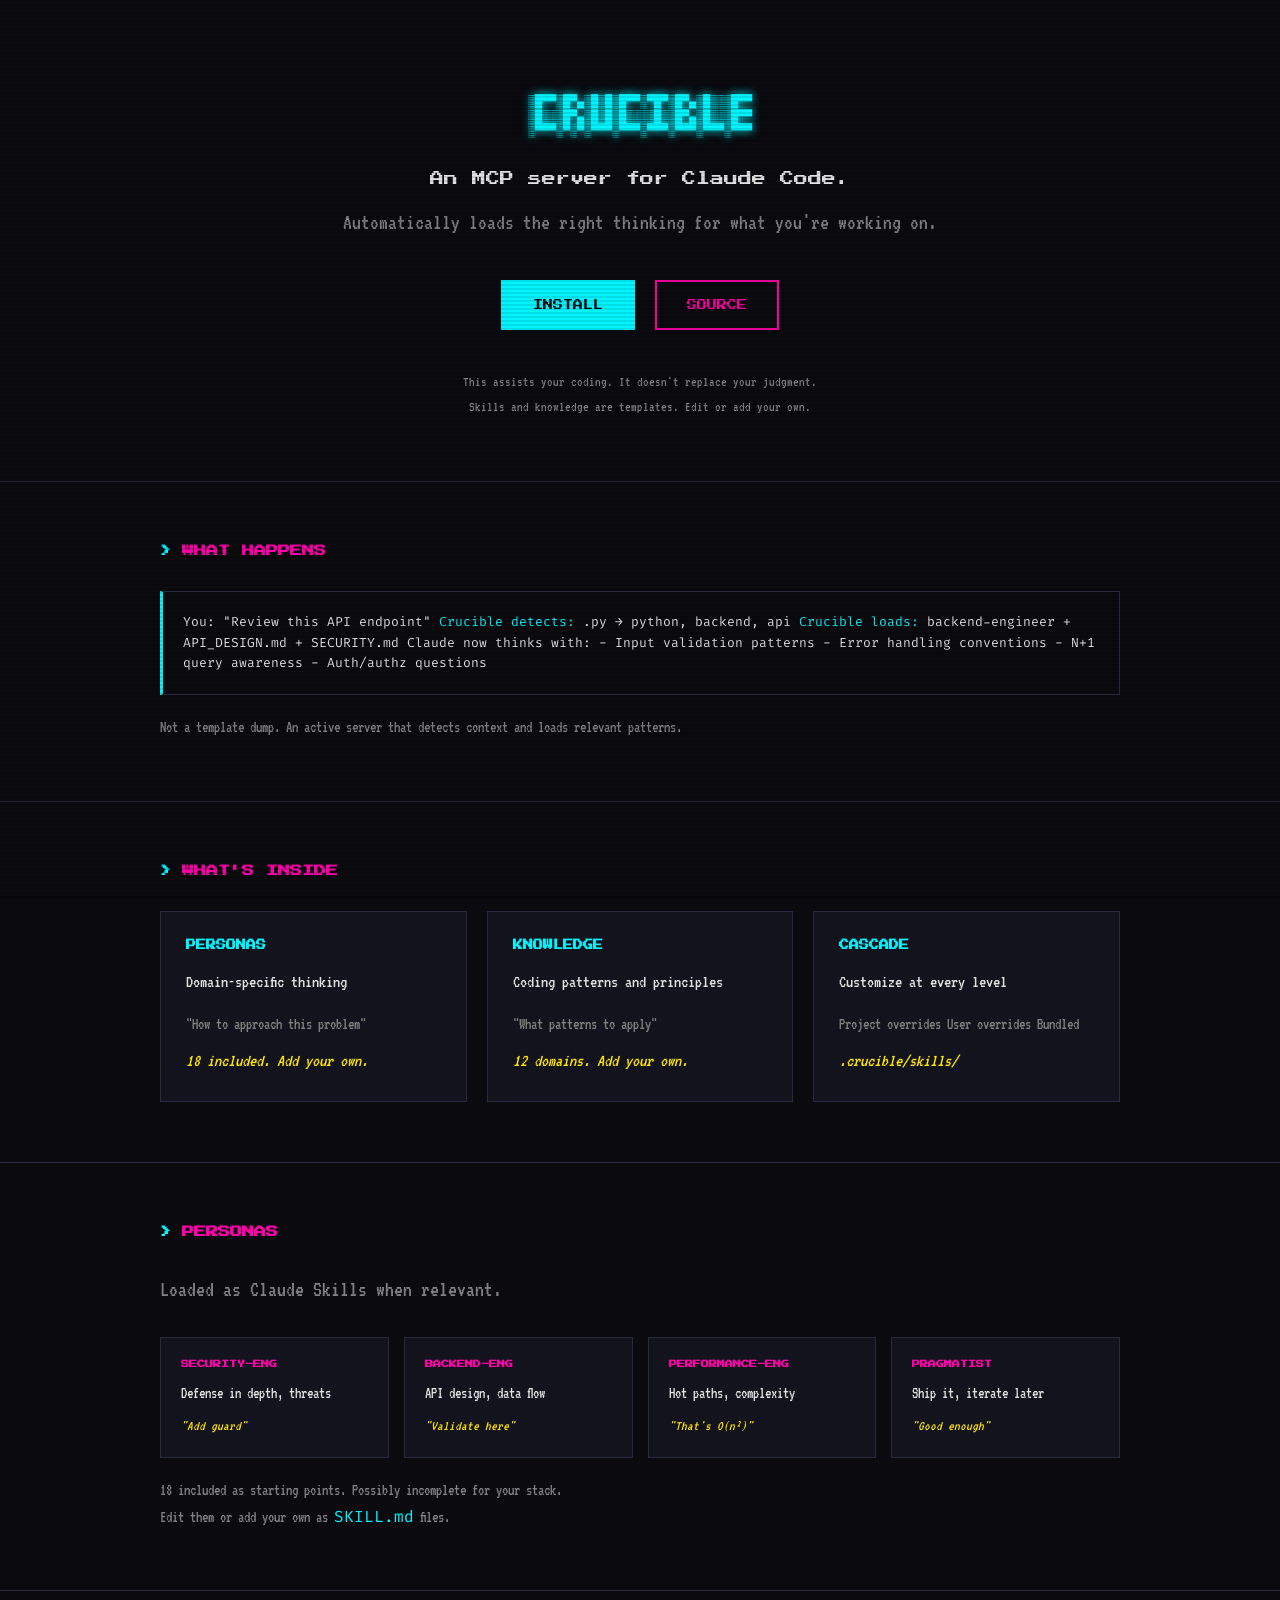
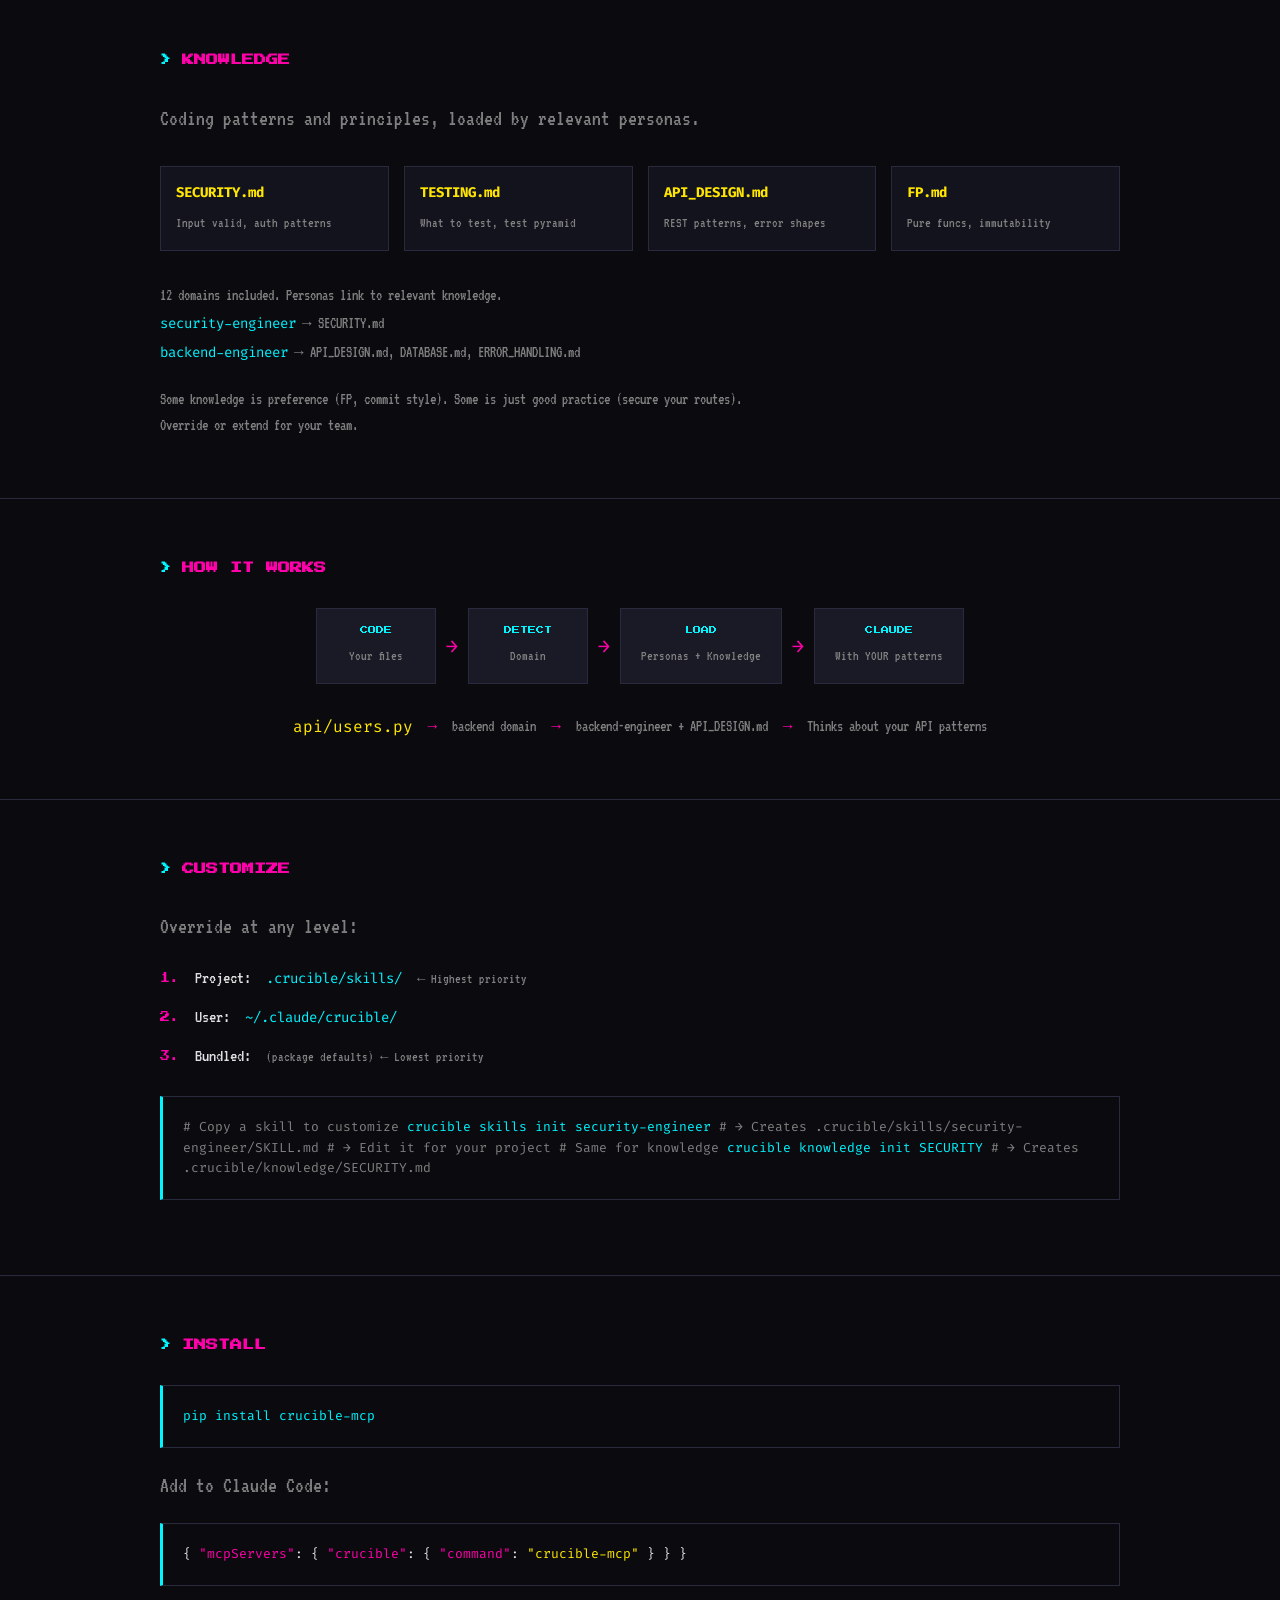
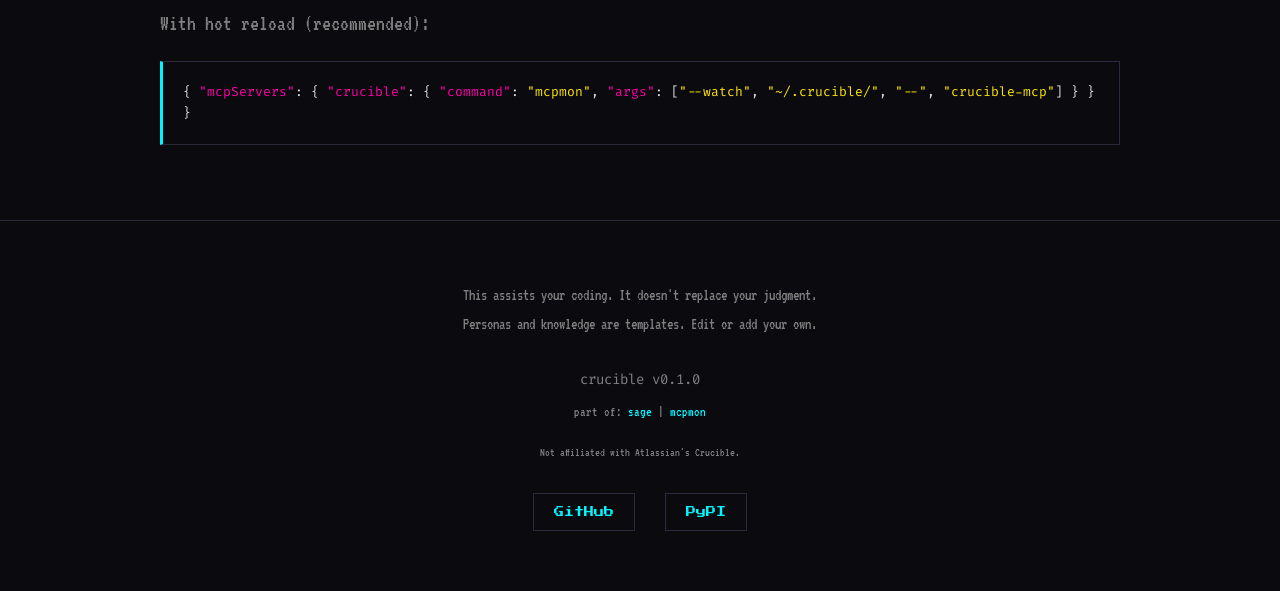
==== docs/index.html @ 155c2a02 "(docs): clarify landing page is MCP server, not starter kit" ====
<!DOCTYPE html>
<html lang="en">
<head>
  <meta charset="UTF-8">
  <meta name="viewport" content="width=device-width, initial-scale=1.0">
  <title>Crucible - MCP server for Claude Code</title>
  <meta name="description" content="Automatically loads the right thinking for what you're working on. Personas for domains, knowledge for patterns, customizable at every level.">
  <link rel="preconnect" href="https://fonts.googleapis.com">
  <link rel="preconnect" href="https://fonts.gstatic.com" crossorigin>
  <link href="https://fonts.googleapis.com/css2?family=Fira+Code:wght@400;600&family=Press+Start+2P&family=VT323&display=swap" rel="stylesheet">
  <style>
    :root {
      --bg-dark: #0a0a0f;
      --cyan: #00f5ff;
      --magenta: #ff00aa;
      --yellow: #ffe600;
      --text: #e0e0e0;
      --text-dim: #808080;
      --border: #2a2a3f;
    }

    * {
      margin: 0;
      padding: 0;
      box-sizing: border-box;
    }

    html {
      scroll-behavior: smooth;
    }

    body {
      font-family: 'VT323', monospace;
      font-size: 18px;
      line-height: 1.6;
      background: var(--bg-dark);
      color: var(--text);
      min-height: 100vh;
    }

    /* Scanlines overlay */
    body::before {
      content: '';
      position: fixed;
      top: 0;
      left: 0;
      width: 100%;
      height: 100%;
      background: repeating-linear-gradient(
        0deg,
        transparent,
        transparent 2px,
        rgba(0, 0, 0, 0.1) 2px,
        rgba(0, 0, 0, 0.1) 4px
      );
      pointer-events: none;
      z-index: 1000;
    }

    @media (prefers-reduced-motion: reduce) {
      body::before {
        display: none;
      }
    }

    .container {
      max-width: 1000px;
      margin: 0 auto;
      padding: 0 20px;
    }

    /* Hero */
    .hero {
      text-align: center;
      padding: 80px 20px 60px;
      border-bottom: 1px solid var(--border);
    }

    .ascii-banner {
      font-family: 'Fira Code', monospace;
      font-size: 12px;
      line-height: 1.2;
      color: var(--cyan);
      white-space: pre;
      margin-bottom: 30px;
      text-shadow: 0 0 10px var(--cyan);
    }

    @media (max-width: 600px) {
      .ascii-banner {
        font-size: 8px;
      }
    }

    .tagline {
      font-family: 'Press Start 2P', cursive;
      font-size: 14px;
      color: var(--text);
      margin-bottom: 15px;
    }

    .subtitle {
      font-size: 22px;
      color: var(--text-dim);
      margin-bottom: 40px;
    }

    .cta-buttons {
      display: flex;
      gap: 20px;
      justify-content: center;
      flex-wrap: wrap;
      margin-bottom: 40px;
    }

    .btn {
      font-family: 'Press Start 2P', cursive;
      font-size: 10px;
      padding: 15px 30px;
      text-decoration: none;
      border: 2px solid;
      transition: all 0.2s ease;
      position: relative;
    }

    .btn-primary {
      background: var(--cyan);
      border-color: var(--cyan);
      color: var(--bg-dark);
    }

    .btn-primary:hover {
      background: transparent;
      color: var(--cyan);
      box-shadow: 0 0 20px var(--cyan);
    }

    .btn-secondary {
      background: transparent;
      border-color: var(--magenta);
      color: var(--magenta);
    }

    .btn-secondary:hover {
      background: var(--magenta);
      color: var(--bg-dark);
      box-shadow: 0 0 20px var(--magenta);
    }

    @media (prefers-reduced-motion: reduce) {
      .btn {
        transition: none;
      }
    }

    .disclaimer {
      font-size: 14px;
      color: var(--text-dim);
      max-width: 500px;
      margin: 0 auto;
      line-height: 1.8;
    }

    /* Section styles */
    section {
      padding: 60px 20px;
      border-bottom: 1px solid var(--border);
    }

    .section-header {
      font-family: 'Press Start 2P', cursive;
      font-size: 12px;
      color: var(--magenta);
      margin-bottom: 30px;
      display: flex;
      align-items: center;
      gap: 10px;
    }

    .section-header::before {
      content: '>';
      color: var(--cyan);
    }

    /* Cards grid */
    .cards {
      display: grid;
      grid-template-columns: repeat(auto-fit, minmax(280px, 1fr));
      gap: 20px;
    }

    .card {
      background: rgba(42, 42, 63, 0.3);
      border: 1px solid var(--border);
      padding: 25px;
      transition: all 0.3s ease;
    }

    .card:hover {
      border-color: var(--cyan);
      box-shadow: 0 0 30px rgba(0, 245, 255, 0.1);
    }

    @media (prefers-reduced-motion: reduce) {
      .card {
        transition: none;
      }
      .card:hover {
        box-shadow: none;
      }
    }

    .card-title {
      font-family: 'Press Start 2P', cursive;
      font-size: 10px;
      color: var(--cyan);
      margin-bottom: 15px;
    }

    .card-desc {
      font-size: 18px;
      color: var(--text);
      margin-bottom: 15px;
    }

    .card-meta {
      font-size: 16px;
      color: var(--text-dim);
    }

    .card-quote {
      font-style: italic;
      color: var(--yellow);
      margin-top: 10px;
    }

    /* Persona cards - smaller */
    .persona-grid {
      display: grid;
      grid-template-columns: repeat(auto-fit, minmax(200px, 1fr));
      gap: 15px;
    }

    .persona-card {
      background: rgba(42, 42, 63, 0.3);
      border: 1px solid var(--border);
      padding: 20px;
      transition: all 0.3s ease;
    }

    .persona-card:hover {
      border-color: var(--magenta);
      box-shadow: 0 0 20px rgba(255, 0, 170, 0.1);
    }

    @media (prefers-reduced-motion: reduce) {
      .persona-card {
        transition: none;
      }
      .persona-card:hover {
        box-shadow: none;
      }
    }

    .persona-name {
      font-family: 'Press Start 2P', cursive;
      font-size: 8px;
      color: var(--magenta);
      margin-bottom: 10px;
    }

    .persona-desc {
      font-size: 16px;
      color: var(--text);
      margin-bottom: 8px;
    }

    .persona-quote {
      font-size: 14px;
      color: var(--yellow);
      font-style: italic;
    }

    /* Knowledge cards */
    .knowledge-grid {
      display: grid;
      grid-template-columns: repeat(auto-fit, minmax(180px, 1fr));
      gap: 15px;
      margin-bottom: 30px;
    }

    .knowledge-card {
      background: rgba(42, 42, 63, 0.3);
      border: 1px solid var(--border);
      padding: 15px;
      transition: all 0.3s ease;
    }

    .knowledge-card:hover {
      border-color: var(--yellow);
      box-shadow: 0 0 20px rgba(255, 230, 0, 0.1);
    }

    @media (prefers-reduced-motion: reduce) {
      .knowledge-card {
        transition: none;
      }
      .knowledge-card:hover {
        box-shadow: none;
      }
    }

    .knowledge-name {
      font-family: 'Fira Code', monospace;
      font-size: 14px;
      color: var(--yellow);
      margin-bottom: 8px;
    }

    .knowledge-desc {
      font-size: 14px;
      color: var(--text-dim);
    }

    .knowledge-links {
      font-size: 16px;
      color: var(--text-dim);
      line-height: 1.8;
    }

    .knowledge-links code {
      font-family: 'Fira Code', monospace;
      font-size: 14px;
      color: var(--cyan);
    }

    /* Flow diagram */
    .flow {
      display: flex;
      align-items: center;
      justify-content: center;
      flex-wrap: wrap;
      gap: 10px;
      margin-bottom: 30px;
    }

    .flow-box {
      background: rgba(42, 42, 63, 0.5);
      border: 1px solid var(--border);
      padding: 15px 20px;
      text-align: center;
      min-width: 120px;
    }

    .flow-box-title {
      font-family: 'Press Start 2P', cursive;
      font-size: 8px;
      color: var(--cyan);
      margin-bottom: 8px;
    }

    .flow-box-content {
      font-size: 14px;
      color: var(--text-dim);
    }

    .flow-arrow {
      font-family: 'Fira Code', monospace;
      font-size: 20px;
      color: var(--magenta);
    }

    .flow-example {
      display: flex;
      align-items: center;
      justify-content: center;
      flex-wrap: wrap;
      gap: 15px;
      font-size: 16px;
      color: var(--text-dim);
    }

    .flow-example code {
      font-family: 'Fira Code', monospace;
      color: var(--yellow);
    }

    .flow-example .arrow {
      color: var(--magenta);
    }

    /* Code blocks */
    .code-block {
      background: rgba(10, 10, 15, 0.8);
      border: 1px solid var(--border);
      border-left: 3px solid var(--cyan);
      padding: 20px;
      font-family: 'Fira Code', monospace;
      font-size: 13px;
      line-height: 1.6;
      overflow-x: auto;
      margin: 15px 0;
    }

    .code-block .comment {
      color: var(--text-dim);
    }

    .code-block .key {
      color: var(--magenta);
    }

    .code-block .string {
      color: var(--yellow);
    }

    .code-block .cmd {
      color: var(--cyan);
    }

    /* Cascade section */
    .cascade-list {
      font-size: 18px;
      margin-bottom: 25px;
    }

    .cascade-item {
      display: flex;
      align-items: baseline;
      gap: 15px;
      margin-bottom: 10px;
    }

    .cascade-num {
      font-family: 'Press Start 2P', cursive;
      font-size: 10px;
      color: var(--magenta);
    }

    .cascade-path {
      font-family: 'Fira Code', monospace;
      font-size: 14px;
      color: var(--cyan);
    }

    .cascade-note {
      color: var(--text-dim);
      font-size: 14px;
    }

    /* Footer */
    footer {
      padding: 60px 20px;
      text-align: center;
    }

    .footer-disclaimer {
      font-size: 16px;
      color: var(--text-dim);
      max-width: 500px;
      margin: 0 auto 30px;
      line-height: 1.8;
    }

    .footer-version {
      font-family: 'Fira Code', monospace;
      font-size: 14px;
      color: var(--text-dim);
      margin-bottom: 10px;
    }

    .footer-family {
      font-size: 14px;
      color: var(--text-dim);
      margin-bottom: 20px;
    }

    .footer-family a {
      color: var(--cyan);
      text-decoration: none;
    }

    .footer-family a:hover {
      text-decoration: underline;
    }

    .footer-note {
      font-size: 12px;
      color: var(--text-dim);
      margin-bottom: 30px;
    }

    .footer-links {
      display: flex;
      gap: 30px;
      justify-content: center;
    }

    .footer-links a {
      font-family: 'Press Start 2P', cursive;
      font-size: 10px;
      color: var(--cyan);
      text-decoration: none;
      padding: 10px 20px;
      border: 1px solid var(--border);
      transition: all 0.2s ease;
    }

    .footer-links a:hover {
      border-color: var(--cyan);
      box-shadow: 0 0 15px rgba(0, 245, 255, 0.2);
    }

    @media (prefers-reduced-motion: reduce) {
      .footer-links a {
        transition: none;
      }
    }

    /* Typing animation for tagline */
    .typing {
      overflow: hidden;
      white-space: nowrap;
      animation: typing 2s steps(40, end);
    }

    @keyframes typing {
      from { width: 0; }
      to { width: 100%; }
    }

    @media (prefers-reduced-motion: reduce) {
      .typing {
        animation: none;
        width: 100%;
      }
    }

    /* Glitch effect for ASCII */
    .glitch {
      animation: glitch 3s infinite;
    }

    @keyframes glitch {
      0%, 90%, 100% {
        text-shadow: 0 0 10px var(--cyan);
      }
      92% {
        text-shadow: -2px 0 var(--magenta), 2px 0 var(--cyan);
      }
      94% {
        text-shadow: 2px 0 var(--magenta), -2px 0 var(--cyan);
      }
      96% {
        text-shadow: 0 0 10px var(--cyan);
      }
      98% {
        text-shadow: -1px 0 var(--yellow), 1px 0 var(--magenta);
      }
    }

    @media (prefers-reduced-motion: reduce) {
      .glitch {
        animation: none;
        text-shadow: 0 0 10px var(--cyan);
      }
    }

    /* Section note styling */
    .section-note {
      font-size: 16px;
      color: var(--text-dim);
      margin-top: 20px;
    }

    .section-note code {
      font-family: 'Fira Code', monospace;
      color: var(--cyan);
    }
  </style>
</head>
<body>

  <!-- Hero -->
  <header class="hero">
    <div class="container">
      <div class="ascii-banner glitch" aria-label="CRUCIBLE">
░█▀▀░█▀▄░█░█░█▀▀░▀█▀░█▀▄░█░░░█▀▀
░█░░░█▀▄░█░█░█░░░░█░░█▀▄░█░░░█▀▀
░▀▀▀░▀░▀░▀▀▀░▀▀▀░▀▀▀░▀▀▀░▀▀▀░▀▀▀</div>
      <p class="tagline typing">An MCP server for Claude Code.</p>
      <p class="subtitle">Automatically loads the right thinking for what you're working on.</p>
      <div class="cta-buttons">
        <a href="#install" class="btn btn-primary">INSTALL</a>
        <a href="https://github.com/b17z/crucible" class="btn btn-secondary">SOURCE</a>
      </div>
      <p class="disclaimer">
        This assists your coding. It doesn't replace your judgment.<br>
        Skills and knowledge are templates. Edit or add your own.
      </p>
    </div>
  </header>

  <!-- What Happens -->
  <section id="what-happens">
    <div class="container">
      <h2 class="section-header">WHAT HAPPENS</h2>
      <div class="code-block">
<span class="text-dim">You:</span> "Review this API endpoint"

<span class="cmd">Crucible detects:</span> .py → python, backend, api
<span class="cmd">Crucible loads:</span>  backend-engineer + API_DESIGN.md + SECURITY.md

<span class="text-dim">Claude now thinks with:</span>
  - Input validation patterns
  - Error handling conventions
  - N+1 query awareness
  - Auth/authz questions
      </div>
      <p class="section-note">Not a template dump. An active server that detects context and loads relevant patterns.</p>
    </div>
  </section>

  <!-- What It Does -->
  <section id="features">
    <div class="container">
      <h2 class="section-header">WHAT'S INSIDE</h2>
      <div class="cards">
        <div class="card">
          <h3 class="card-title">PERSONAS</h3>
          <p class="card-desc">Domain-specific thinking</p>
          <p class="card-meta">"How to approach this problem"</p>
          <p class="card-quote">18 included. Add your own.</p>
        </div>
        <div class="card">
          <h3 class="card-title">KNOWLEDGE</h3>
          <p class="card-desc">Coding patterns and principles</p>
          <p class="card-meta">"What patterns to apply"</p>
          <p class="card-quote">12 domains. Add your own.</p>
        </div>
        <div class="card">
          <h3 class="card-title">CASCADE</h3>
          <p class="card-desc">Customize at every level</p>
          <p class="card-meta">Project overrides User overrides Bundled</p>
          <p class="card-quote">.crucible/skills/</p>
        </div>
      </div>
    </div>
  </section>

  <!-- Personas -->
  <section id="personas">
    <div class="container">
      <h2 class="section-header">PERSONAS</h2>
      <p class="subtitle" style="margin-bottom: 30px;">Loaded as Claude Skills when relevant.</p>
      <div class="persona-grid">
        <div class="persona-card">
          <h3 class="persona-name">SECURITY-ENG</h3>
          <p class="persona-desc">Defense in depth, threats</p>
          <p class="persona-quote">"Add guard"</p>
        </div>
        <div class="persona-card">
          <h3 class="persona-name">BACKEND-ENG</h3>
          <p class="persona-desc">API design, data flow</p>
          <p class="persona-quote">"Validate here"</p>
        </div>
        <div class="persona-card">
          <h3 class="persona-name">PERFORMANCE-ENG</h3>
          <p class="persona-desc">Hot paths, complexity</p>
          <p class="persona-quote">"That's O(n²)"</p>
        </div>
        <div class="persona-card">
          <h3 class="persona-name">PRAGMATIST</h3>
          <p class="persona-desc">Ship it, iterate later</p>
          <p class="persona-quote">"Good enough"</p>
        </div>
      </div>
      <p class="section-note">
        18 included as starting points. Possibly incomplete for your stack.<br>
        Edit them or add your own as <code>SKILL.md</code> files.
      </p>
    </div>
  </section>

  <!-- Knowledge -->
  <section id="knowledge">
    <div class="container">
      <h2 class="section-header">KNOWLEDGE</h2>
      <p class="subtitle" style="margin-bottom: 30px;">Coding patterns and principles, loaded by relevant personas.</p>
      <div class="knowledge-grid">
        <div class="knowledge-card">
          <h3 class="knowledge-name">SECURITY.md</h3>
          <p class="knowledge-desc">Input valid, auth patterns</p>
        </div>
        <div class="knowledge-card">
          <h3 class="knowledge-name">TESTING.md</h3>
          <p class="knowledge-desc">What to test, test pyramid</p>
        </div>
        <div class="knowledge-card">
          <h3 class="knowledge-name">API_DESIGN.md</h3>
          <p class="knowledge-desc">REST patterns, error shapes</p>
        </div>
        <div class="knowledge-card">
          <h3 class="knowledge-name">FP.md</h3>
          <p class="knowledge-desc">Pure funcs, immutability</p>
        </div>
      </div>
      <p class="knowledge-links">
        12 domains included. Personas link to relevant knowledge.<br>
        <code>security-engineer</code> → SECURITY.md<br>
        <code>backend-engineer</code> → API_DESIGN.md, DATABASE.md, ERROR_HANDLING.md
      </p>
      <p class="section-note">
        Some knowledge is preference (FP, commit style). Some is just good practice (secure your routes).<br>
        Override or extend for your team.
      </p>
    </div>
  </section>

  <!-- How It Works -->
  <section id="how">
    <div class="container">
      <h2 class="section-header">HOW IT WORKS</h2>
      <div class="flow">
        <div class="flow-box">
          <div class="flow-box-title">CODE</div>
          <div class="flow-box-content">Your files</div>
        </div>
        <span class="flow-arrow">→</span>
        <div class="flow-box">
          <div class="flow-box-title">DETECT</div>
          <div class="flow-box-content">Domain</div>
        </div>
        <span class="flow-arrow">→</span>
        <div class="flow-box">
          <div class="flow-box-title">LOAD</div>
          <div class="flow-box-content">Personas + Knowledge</div>
        </div>
        <span class="flow-arrow">→</span>
        <div class="flow-box">
          <div class="flow-box-title">CLAUDE</div>
          <div class="flow-box-content">With YOUR patterns</div>
        </div>
      </div>
      <div class="flow-example">
        <code>api/users.py</code>
        <span class="arrow">→</span>
        <span>backend domain</span>
        <span class="arrow">→</span>
        <span>backend-engineer + API_DESIGN.md</span>
        <span class="arrow">→</span>
        <span>Thinks about your API patterns</span>
      </div>
    </div>
  </section>

  <!-- Customize -->
  <section id="customize">
    <div class="container">
      <h2 class="section-header">CUSTOMIZE</h2>
      <p class="subtitle" style="margin-bottom: 20px;">Override at any level:</p>
      <div class="cascade-list">
        <div class="cascade-item">
          <span class="cascade-num">1.</span>
          <span>Project:</span>
          <span class="cascade-path">.crucible/skills/</span>
          <span class="cascade-note">← Highest priority</span>
        </div>
        <div class="cascade-item">
          <span class="cascade-num">2.</span>
          <span>User:</span>
          <span class="cascade-path">~/.claude/crucible/</span>
        </div>
        <div class="cascade-item">
          <span class="cascade-num">3.</span>
          <span>Bundled:</span>
          <span class="cascade-note">(package defaults) ← Lowest priority</span>
        </div>
      </div>
      <div class="code-block">
<span class="comment"># Copy a skill to customize</span>
<span class="cmd">crucible skills init security-engineer</span>
<span class="comment"># → Creates .crucible/skills/security-engineer/SKILL.md</span>
<span class="comment"># → Edit it for your project</span>

<span class="comment"># Same for knowledge</span>
<span class="cmd">crucible knowledge init SECURITY</span>
<span class="comment"># → Creates .crucible/knowledge/SECURITY.md</span>
      </div>
    </div>
  </section>

  <!-- Install -->
  <section id="install">
    <div class="container">
      <h2 class="section-header">INSTALL</h2>
      <div class="code-block">
<span class="cmd">pip install crucible-mcp</span>
      </div>
      <p class="subtitle" style="margin: 20px 0;">Add to Claude Code:</p>
      <div class="code-block">
{
  <span class="key">"mcpServers"</span>: {
    <span class="key">"crucible"</span>: {
      <span class="key">"command"</span>: <span class="string">"crucible-mcp"</span>
    }
  }
}
      </div>
      <p class="subtitle" style="margin: 20px 0;">With hot reload (recommended):</p>
      <div class="code-block">
{
  <span class="key">"mcpServers"</span>: {
    <span class="key">"crucible"</span>: {
      <span class="key">"command"</span>: <span class="string">"mcpmon"</span>,
      <span class="key">"args"</span>: [<span class="string">"--watch"</span>, <span class="string">"~/.crucible/"</span>, <span class="string">"--"</span>, <span class="string">"crucible-mcp"</span>]
    }
  }
}
      </div>
    </div>
  </section>

  <!-- Footer -->
  <footer>
    <div class="container">
      <p class="footer-disclaimer">
        This assists your coding. It doesn't replace your judgment.<br>
        Personas and knowledge are templates. Edit or add your own.
      </p>
      <p class="footer-version">crucible v0.1.0</p>
      <p class="footer-family">part of: <a href="https://b17z.github.io/sage/">sage</a> | <a href="https://b17z.github.io/mcpmon/">mcpmon</a></p>
      <p class="footer-note">Not affiliated with Atlassian's Crucible.</p>
      <div class="footer-links">
        <a href="https://github.com/b17z/crucible">GitHub</a>
        <a href="https://pypi.org/project/crucible-mcp/">PyPI</a>
      </div>
    </div>
  </footer>

</body>
</html>
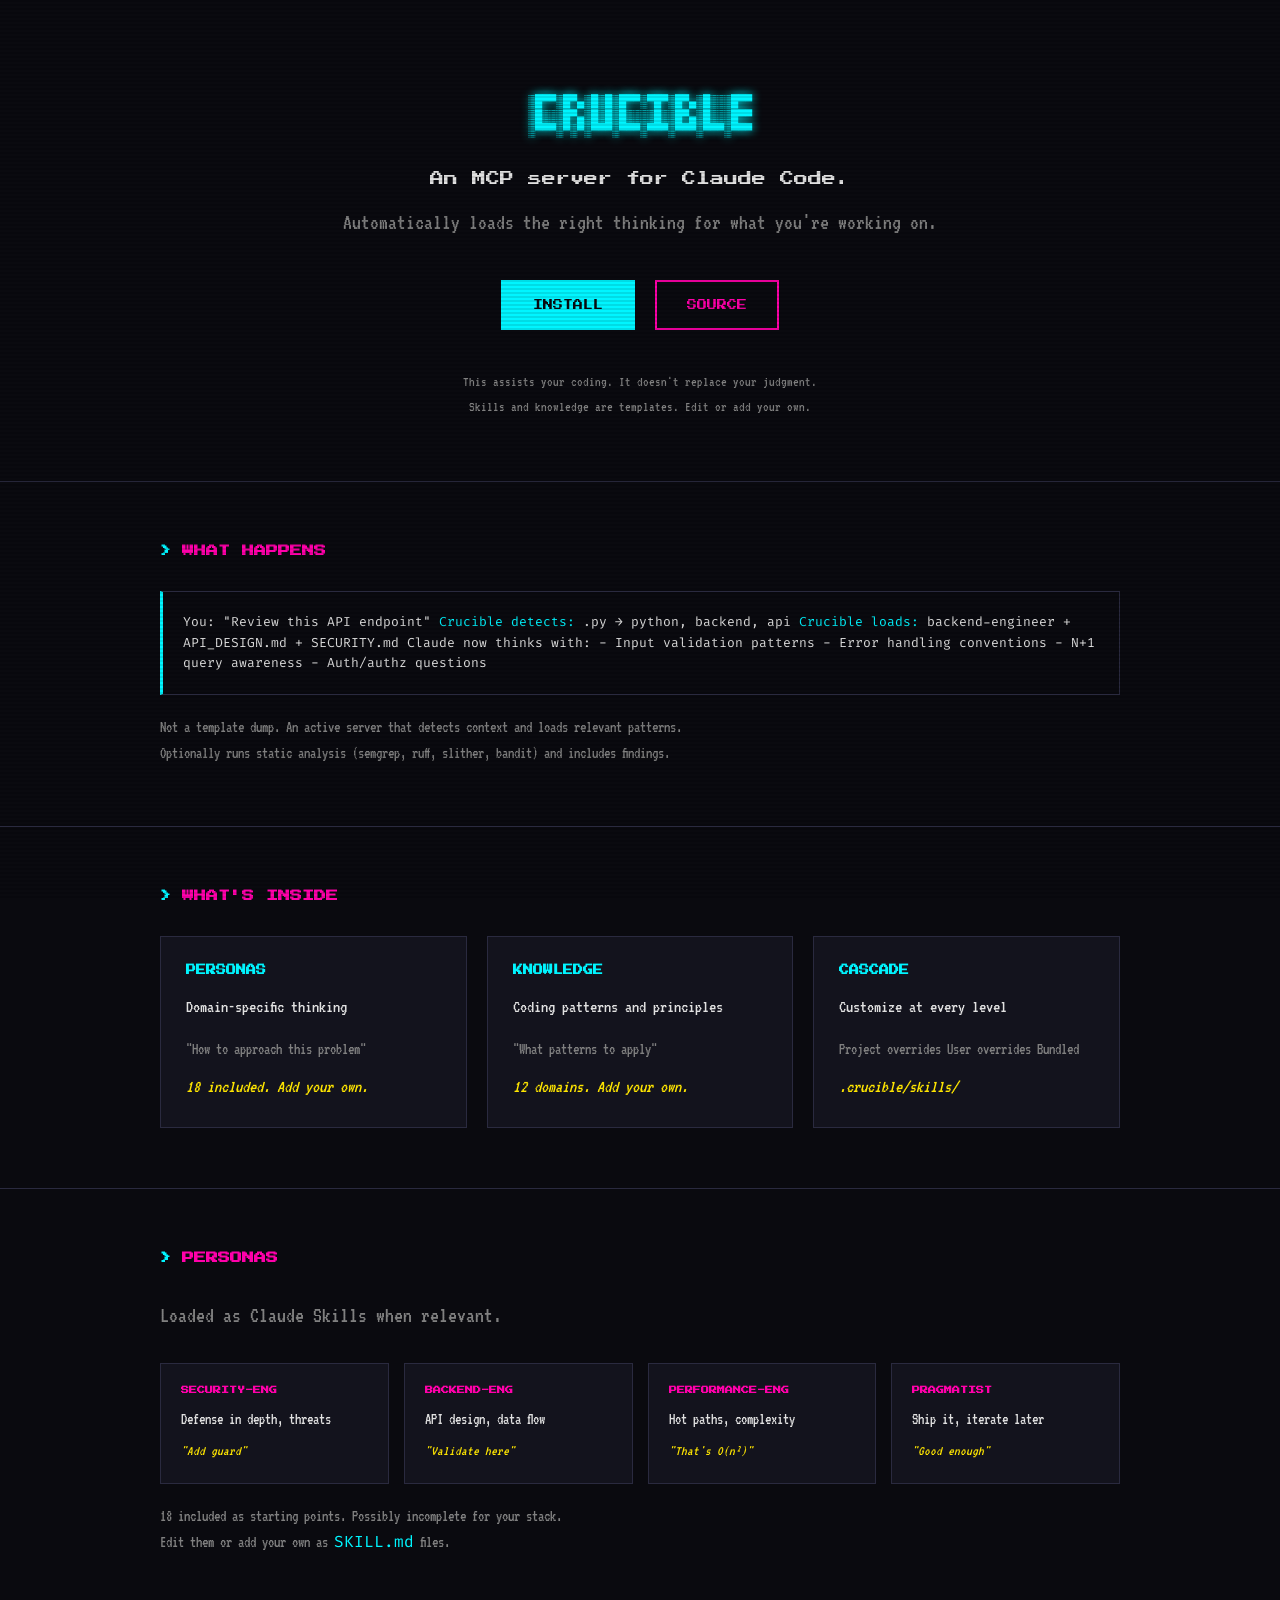
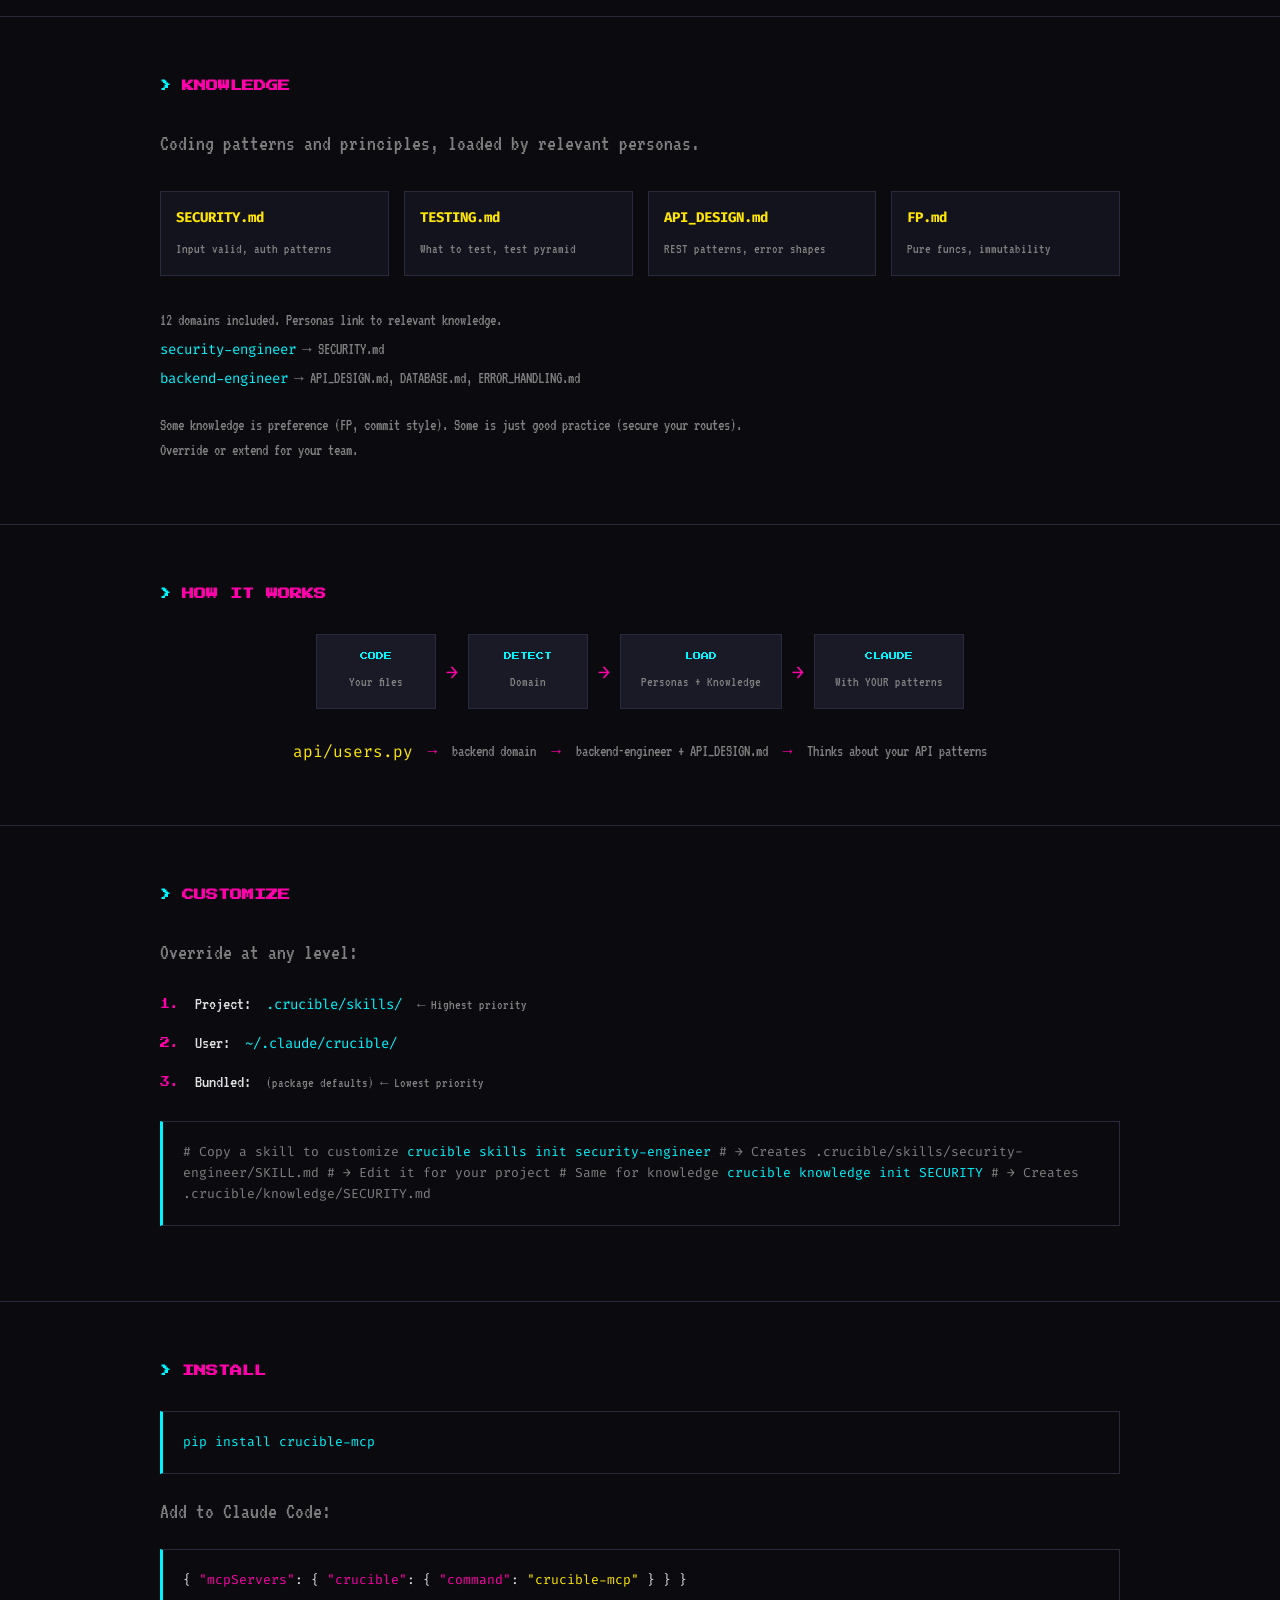
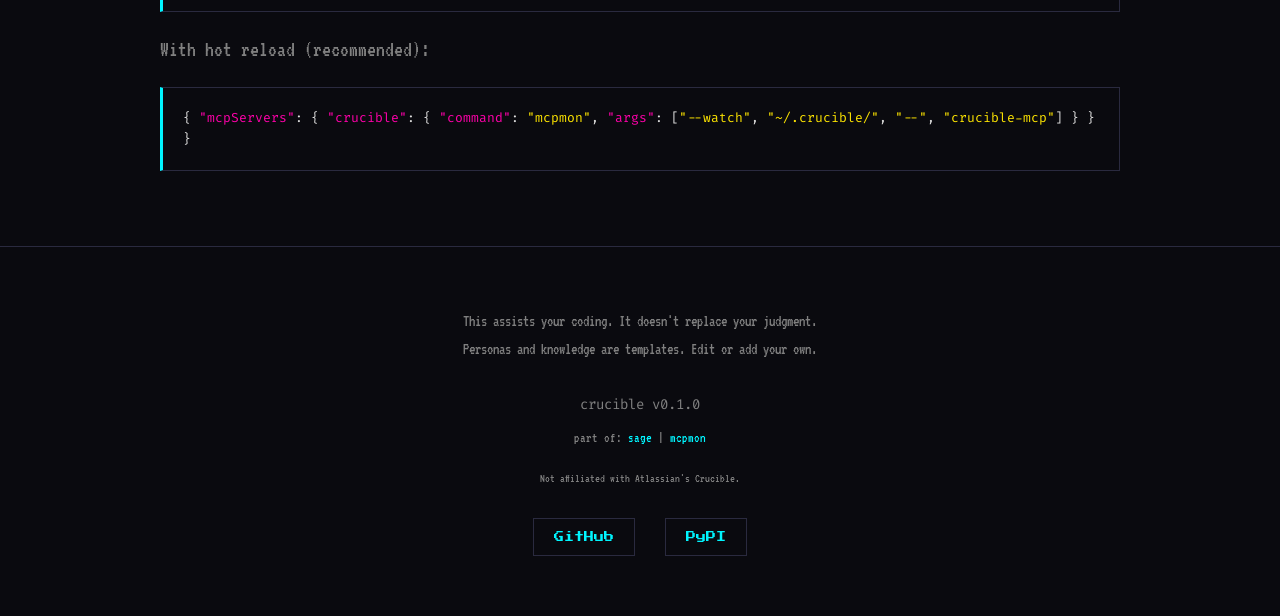
==== commit 44273d3e: "(docs): mention optional static analysis tools" ====
--- a/docs/index.html
+++ b/docs/index.html
@@ -617,7 +617,10 @@
   - N+1 query awareness
   - Auth/authz questions
       </div>
-      <p class="section-note">Not a template dump. An active server that detects context and loads relevant patterns.</p>
+      <p class="section-note">
+        Not a template dump. An active server that detects context and loads relevant patterns.<br>
+        Optionally runs static analysis (semgrep, ruff, slither, bandit) and includes findings.
+      </p>
     </div>
   </section>
 
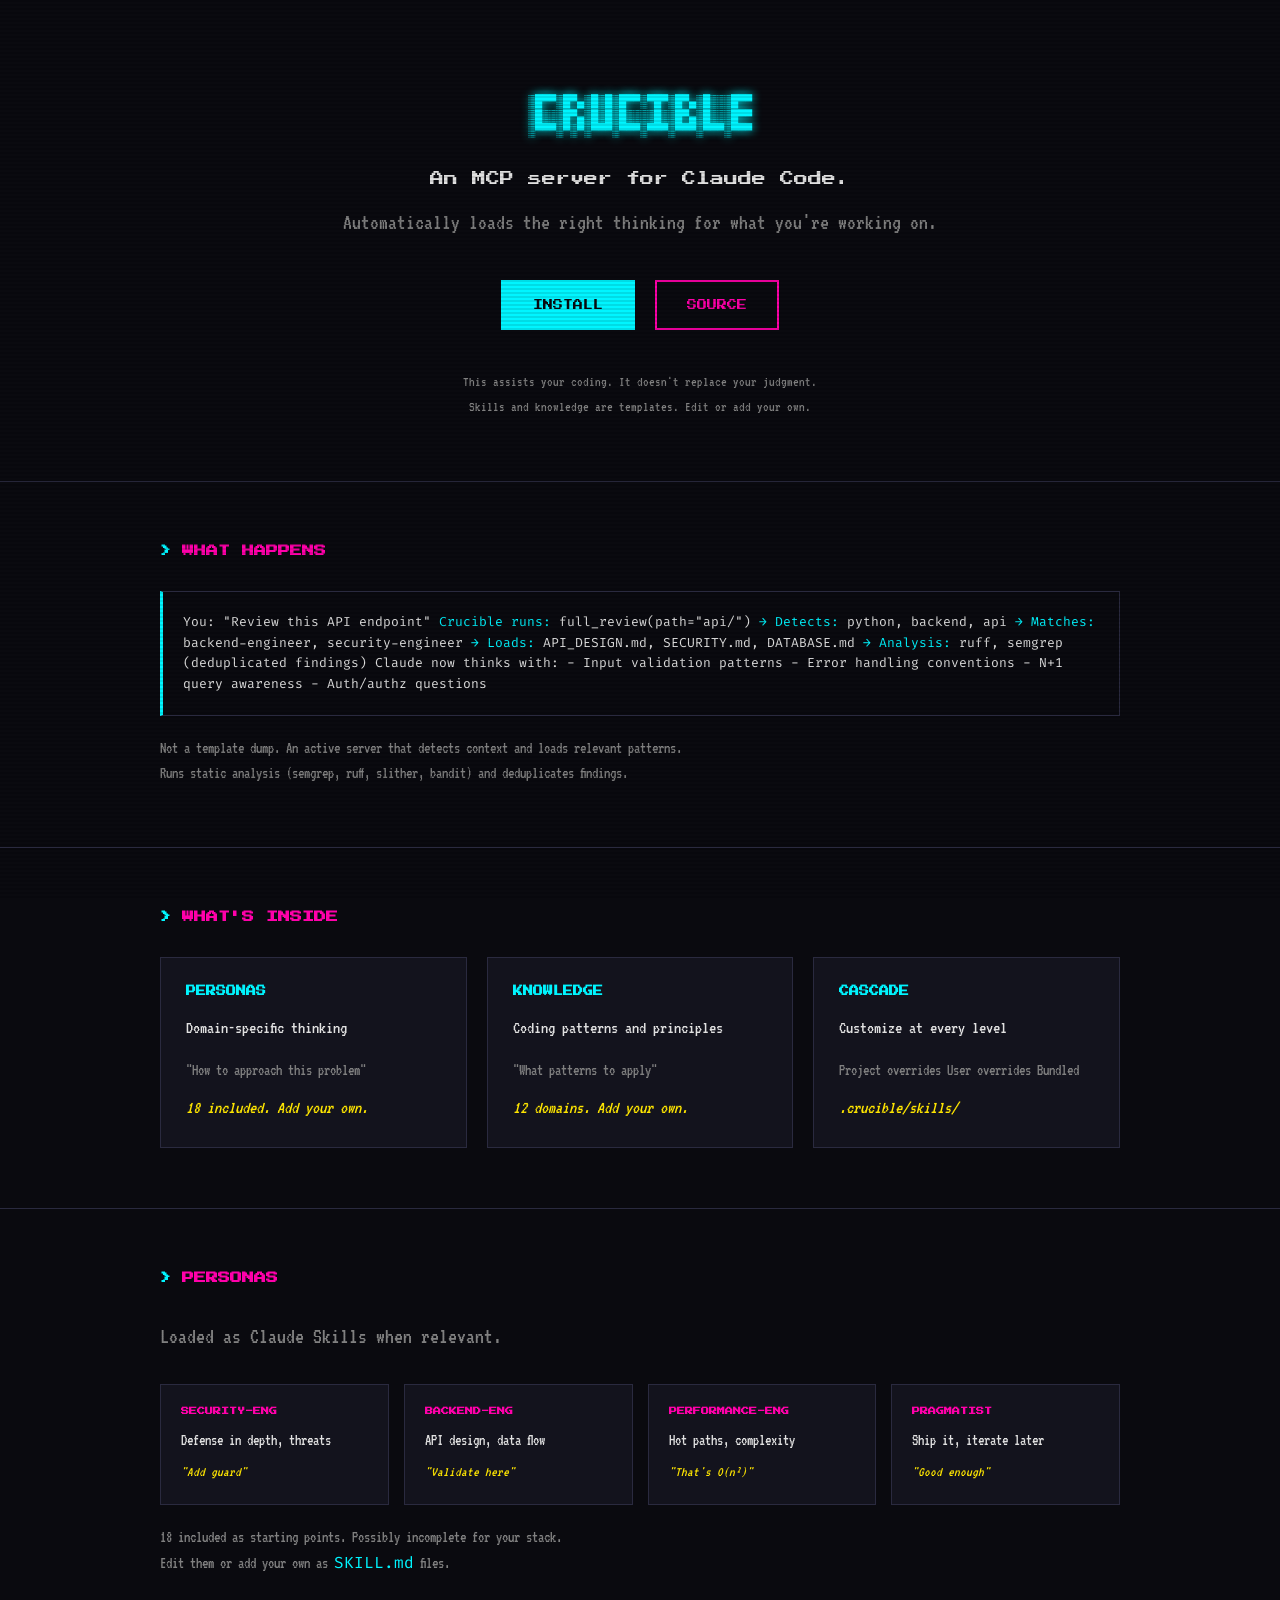
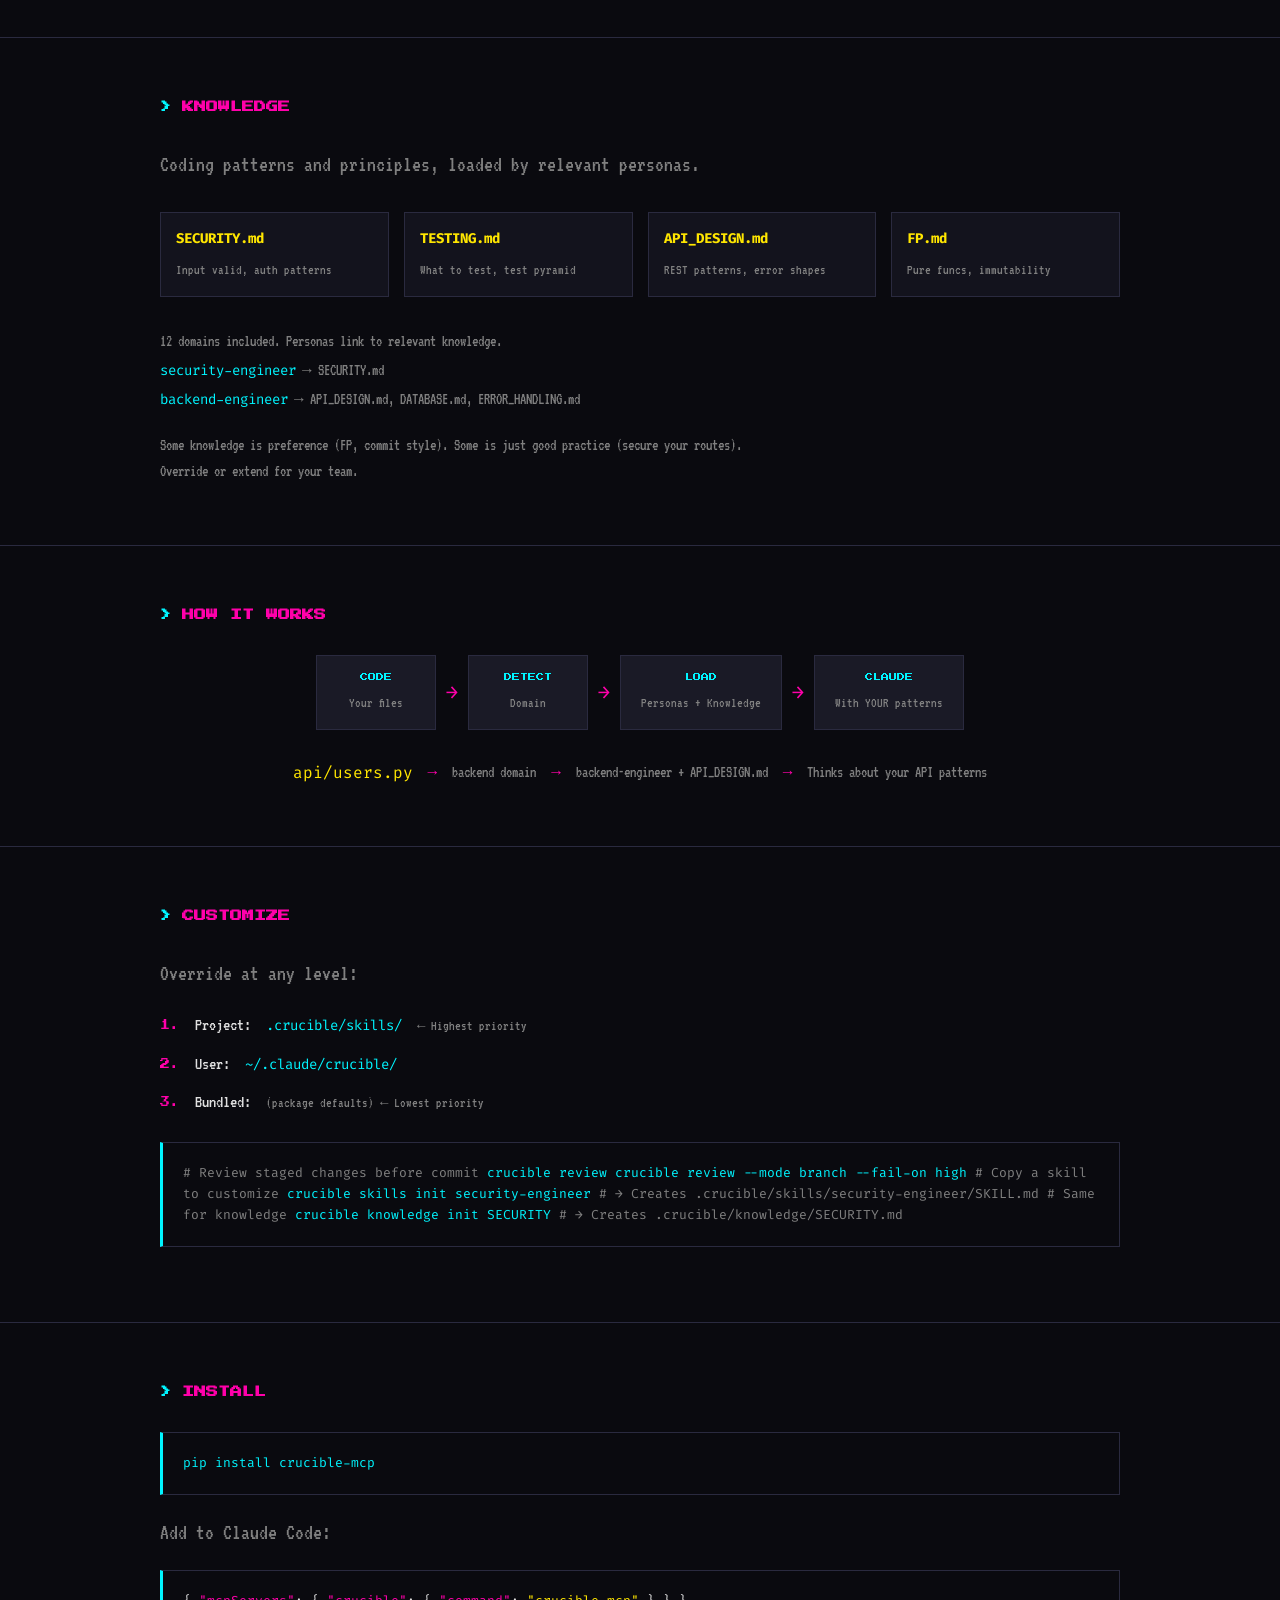
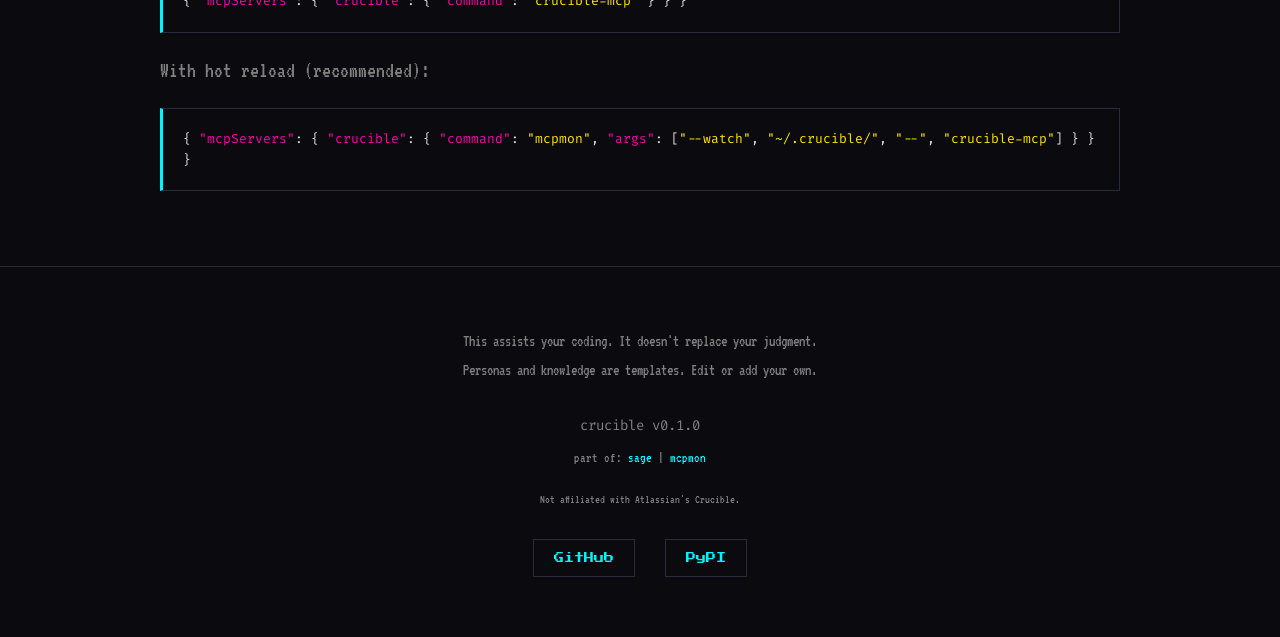
==== commit 0e624e9f: "(docs): update documentation for new MCP tools and CLI commands" ====
--- a/docs/index.html
+++ b/docs/index.html
@@ -608,8 +608,11 @@
       <div class="code-block">
 <span class="text-dim">You:</span> "Review this API endpoint"
 
-<span class="cmd">Crucible detects:</span> .py → python, backend, api
-<span class="cmd">Crucible loads:</span>  backend-engineer + API_DESIGN.md + SECURITY.md
+<span class="cmd">Crucible runs:</span>  full_review(path="api/")
+<span class="cmd">→ Detects:</span>     python, backend, api
+<span class="cmd">→ Matches:</span>     backend-engineer, security-engineer
+<span class="cmd">→ Loads:</span>       API_DESIGN.md, SECURITY.md, DATABASE.md
+<span class="cmd">→ Analysis:</span>    ruff, semgrep (deduplicated findings)
 
 <span class="text-dim">Claude now thinks with:</span>
   - Input validation patterns
@@ -619,7 +622,7 @@
       </div>
       <p class="section-note">
         Not a template dump. An active server that detects context and loads relevant patterns.<br>
-        Optionally runs static analysis (semgrep, ruff, slither, bandit) and includes findings.
+        Runs static analysis (semgrep, ruff, slither, bandit) and deduplicates findings.
       </p>
     </div>
   </section>
@@ -781,10 +784,13 @@
         </div>
       </div>
       <div class="code-block">
+<span class="comment"># Review staged changes before commit</span>
+<span class="cmd">crucible review</span>
+<span class="cmd">crucible review --mode branch --fail-on high</span>
+
 <span class="comment"># Copy a skill to customize</span>
 <span class="cmd">crucible skills init security-engineer</span>
 <span class="comment"># → Creates .crucible/skills/security-engineer/SKILL.md</span>
-<span class="comment"># → Edit it for your project</span>
 
 <span class="comment"># Same for knowledge</span>
 <span class="cmd">crucible knowledge init SECURITY</span>
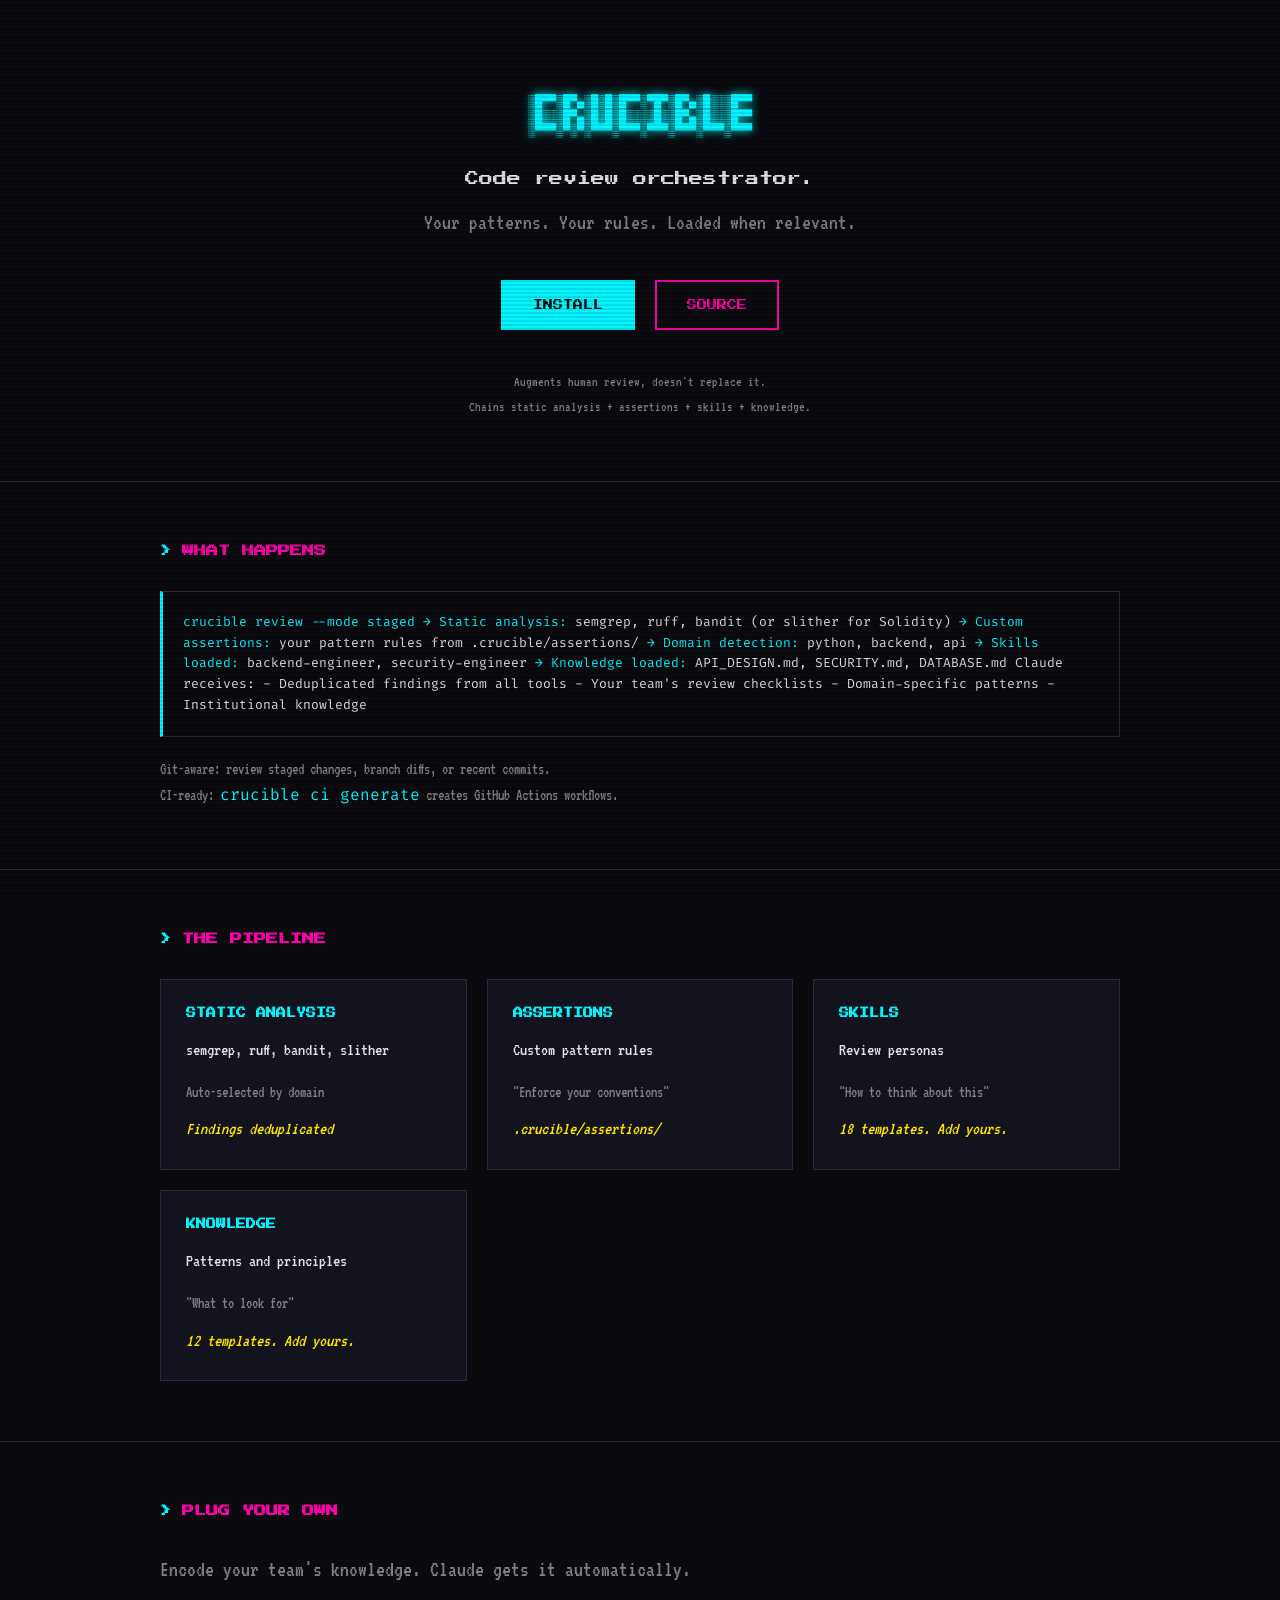
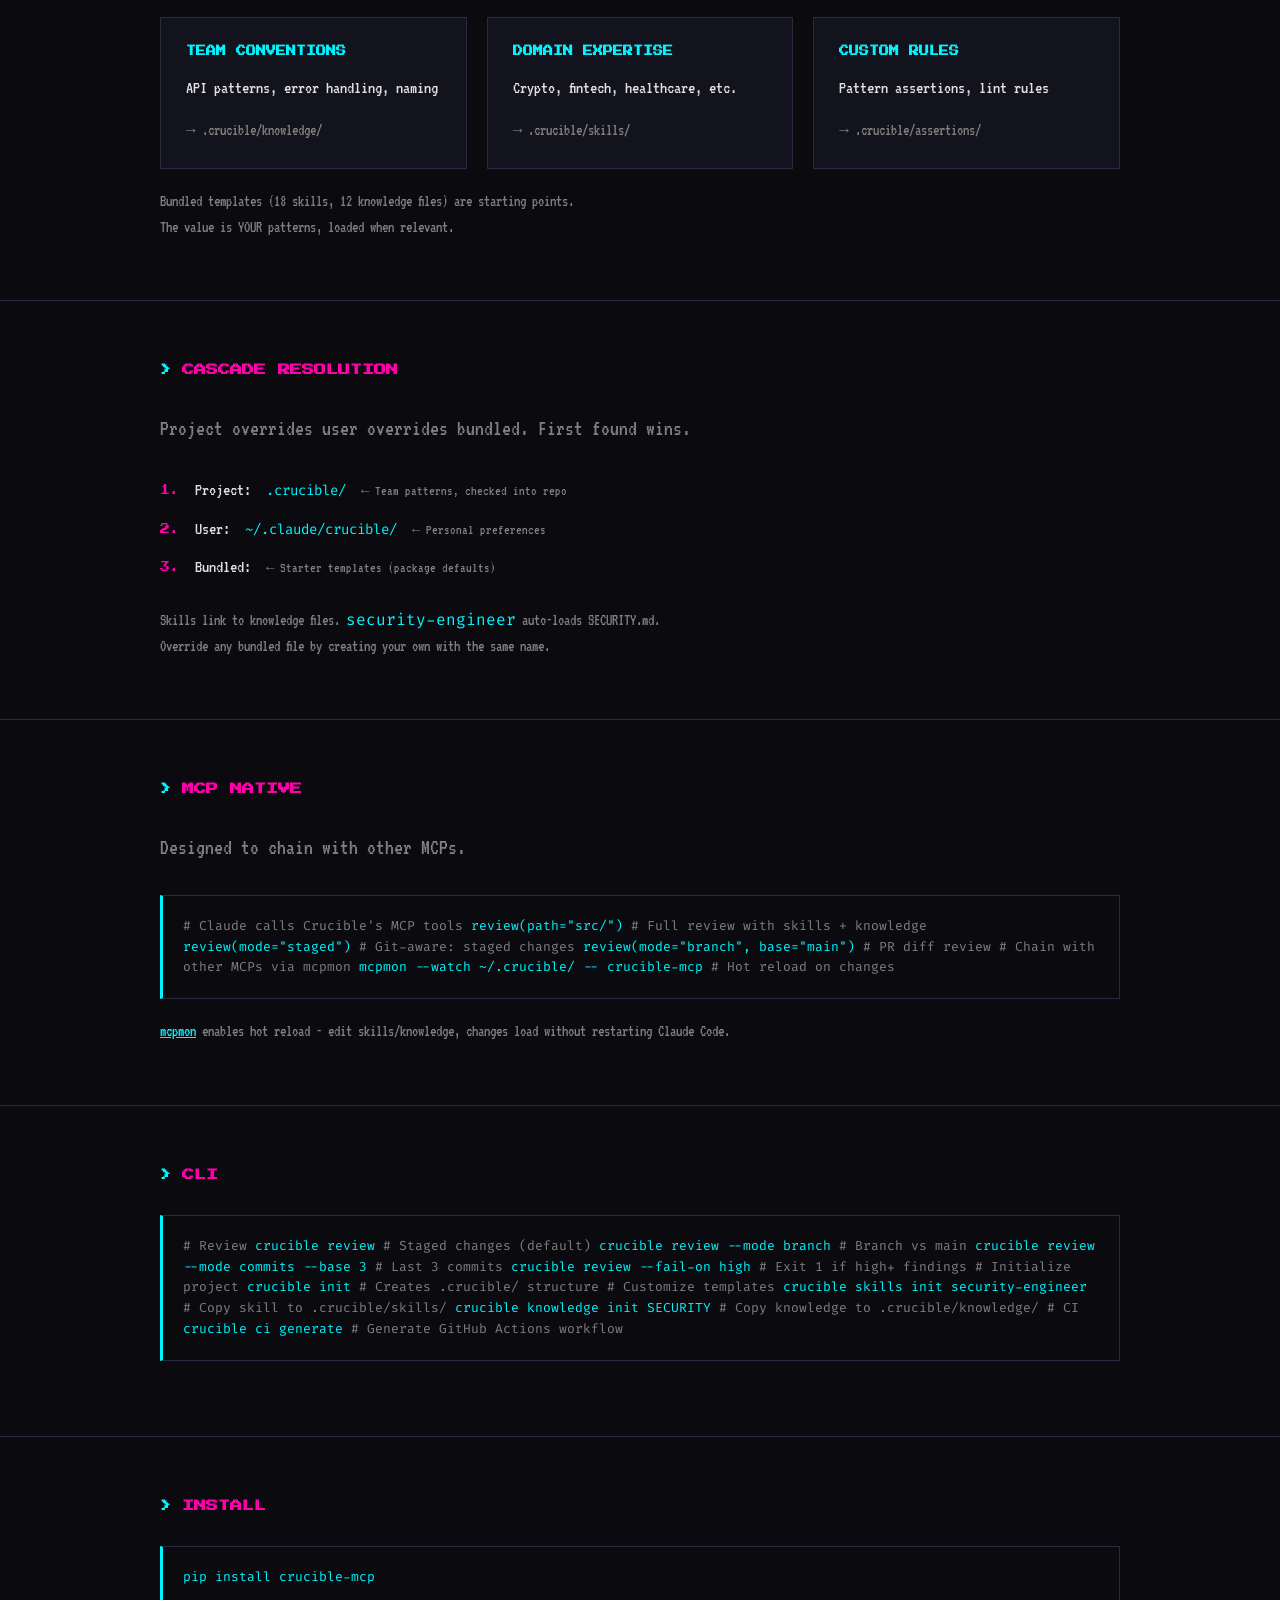
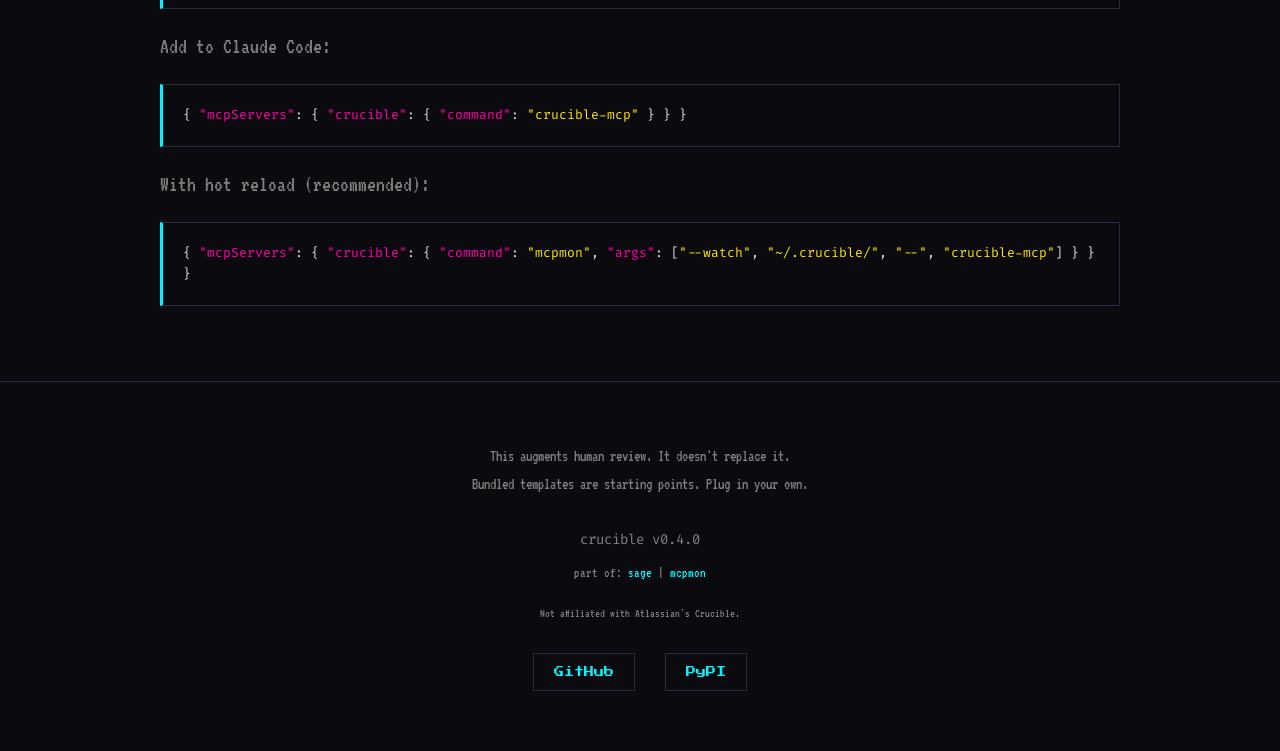
==== commit f629c49e: "(release): bump version to 0.4.0 Enforcement assertions, review core module, updated landing page." ====
--- a/docs/index.html
+++ b/docs/index.html
@@ -3,8 +3,8 @@
 <head>
   <meta charset="UTF-8">
   <meta name="viewport" content="width=device-width, initial-scale=1.0">
-  <title>Crucible - MCP server for Claude Code</title>
-  <meta name="description" content="Automatically loads the right thinking for what you're working on. Personas for domains, knowledge for patterns, customizable at every level.">
+  <title>Crucible - Code review orchestrator for Claude Code</title>
+  <meta name="description" content="Code review orchestrator that chains static analysis, custom rules, and your team's knowledge into Claude Code. Plug in your patterns, Claude gets them automatically.">
   <link rel="preconnect" href="https://fonts.googleapis.com">
   <link rel="preconnect" href="https://fonts.gstatic.com" crossorigin>
   <link href="https://fonts.googleapis.com/css2?family=Fira+Code:wght@400;600&family=Press+Start+2P&family=VT323&display=swap" rel="stylesheet">
@@ -588,15 +588,15 @@
 ░█▀▀░█▀▄░█░█░█▀▀░▀█▀░█▀▄░█░░░█▀▀
 ░█░░░█▀▄░█░█░█░░░░█░░█▀▄░█░░░█▀▀
 ░▀▀▀░▀░▀░▀▀▀░▀▀▀░▀▀▀░▀▀▀░▀▀▀░▀▀▀</div>
-      <p class="tagline typing">An MCP server for Claude Code.</p>
-      <p class="subtitle">Automatically loads the right thinking for what you're working on.</p>
+      <p class="tagline typing">Code review orchestrator.</p>
+      <p class="subtitle">Your patterns. Your rules. Loaded when relevant.</p>
       <div class="cta-buttons">
         <a href="#install" class="btn btn-primary">INSTALL</a>
         <a href="https://github.com/b17z/crucible" class="btn btn-secondary">SOURCE</a>
       </div>
       <p class="disclaimer">
-        This assists your coding. It doesn't replace your judgment.<br>
-        Skills and knowledge are templates. Edit or add your own.
+        Augments human review, doesn't replace it.<br>
+        Chains static analysis + assertions + skills + knowledge.
       </p>
     </div>
   </header>
@@ -606,23 +606,23 @@
     <div class="container">
       <h2 class="section-header">WHAT HAPPENS</h2>
       <div class="code-block">
-<span class="text-dim">You:</span> "Review this API endpoint"
-
-<span class="cmd">Crucible runs:</span>  full_review(path="api/")
-<span class="cmd">→ Detects:</span>     python, backend, api
-<span class="cmd">→ Matches:</span>     backend-engineer, security-engineer
-<span class="cmd">→ Loads:</span>       API_DESIGN.md, SECURITY.md, DATABASE.md
-<span class="cmd">→ Analysis:</span>    ruff, semgrep (deduplicated findings)
-
-<span class="text-dim">Claude now thinks with:</span>
-  - Input validation patterns
-  - Error handling conventions
-  - N+1 query awareness
-  - Auth/authz questions
+<span class="cmd">crucible review --mode staged</span>
+
+<span class="cmd">→ Static analysis:</span>  semgrep, ruff, bandit (or slither for Solidity)
+<span class="cmd">→ Custom assertions:</span> your pattern rules from .crucible/assertions/
+<span class="cmd">→ Domain detection:</span>  python, backend, api
+<span class="cmd">→ Skills loaded:</span>     backend-engineer, security-engineer
+<span class="cmd">→ Knowledge loaded:</span>  API_DESIGN.md, SECURITY.md, DATABASE.md
+
+<span class="text-dim">Claude receives:</span>
+  - Deduplicated findings from all tools
+  - Your team's review checklists
+  - Domain-specific patterns
+  - Institutional knowledge
       </div>
       <p class="section-note">
-        Not a template dump. An active server that detects context and loads relevant patterns.<br>
-        Runs static analysis (semgrep, ruff, slither, bandit) and deduplicates findings.
+        Git-aware: review staged changes, branch diffs, or recent commits.<br>
+        CI-ready: <code>crucible ci generate</code> creates GitHub Actions workflows.
       </p>
     </div>
   </section>
@@ -630,171 +630,136 @@
   <!-- What It Does -->
   <section id="features">
     <div class="container">
-      <h2 class="section-header">WHAT'S INSIDE</h2>
+      <h2 class="section-header">THE PIPELINE</h2>
       <div class="cards">
         <div class="card">
-          <h3 class="card-title">PERSONAS</h3>
-          <p class="card-desc">Domain-specific thinking</p>
-          <p class="card-meta">"How to approach this problem"</p>
-          <p class="card-quote">18 included. Add your own.</p>
+          <h3 class="card-title">STATIC ANALYSIS</h3>
+          <p class="card-desc">semgrep, ruff, bandit, slither</p>
+          <p class="card-meta">Auto-selected by domain</p>
+          <p class="card-quote">Findings deduplicated</p>
+        </div>
+        <div class="card">
+          <h3 class="card-title">ASSERTIONS</h3>
+          <p class="card-desc">Custom pattern rules</p>
+          <p class="card-meta">"Enforce your conventions"</p>
+          <p class="card-quote">.crucible/assertions/</p>
+        </div>
+        <div class="card">
+          <h3 class="card-title">SKILLS</h3>
+          <p class="card-desc">Review personas</p>
+          <p class="card-meta">"How to think about this"</p>
+          <p class="card-quote">18 templates. Add yours.</p>
         </div>
         <div class="card">
           <h3 class="card-title">KNOWLEDGE</h3>
-          <p class="card-desc">Coding patterns and principles</p>
-          <p class="card-meta">"What patterns to apply"</p>
-          <p class="card-quote">12 domains. Add your own.</p>
-        </div>
-        <div class="card">
-          <h3 class="card-title">CASCADE</h3>
-          <p class="card-desc">Customize at every level</p>
-          <p class="card-meta">Project overrides User overrides Bundled</p>
-          <p class="card-quote">.crucible/skills/</p>
+          <p class="card-desc">Patterns and principles</p>
+          <p class="card-meta">"What to look for"</p>
+          <p class="card-quote">12 templates. Add yours.</p>
         </div>
       </div>
     </div>
   </section>
 
-  <!-- Personas -->
-  <section id="personas">
+  <!-- Plug Your Own -->
+  <section id="plug-your-own">
     <div class="container">
-      <h2 class="section-header">PERSONAS</h2>
-      <p class="subtitle" style="margin-bottom: 30px;">Loaded as Claude Skills when relevant.</p>
-      <div class="persona-grid">
-        <div class="persona-card">
-          <h3 class="persona-name">SECURITY-ENG</h3>
-          <p class="persona-desc">Defense in depth, threats</p>
-          <p class="persona-quote">"Add guard"</p>
-        </div>
-        <div class="persona-card">
-          <h3 class="persona-name">BACKEND-ENG</h3>
-          <p class="persona-desc">API design, data flow</p>
-          <p class="persona-quote">"Validate here"</p>
-        </div>
-        <div class="persona-card">
-          <h3 class="persona-name">PERFORMANCE-ENG</h3>
-          <p class="persona-desc">Hot paths, complexity</p>
-          <p class="persona-quote">"That's O(n²)"</p>
-        </div>
-        <div class="persona-card">
-          <h3 class="persona-name">PRAGMATIST</h3>
-          <p class="persona-desc">Ship it, iterate later</p>
-          <p class="persona-quote">"Good enough"</p>
+      <h2 class="section-header">PLUG YOUR OWN</h2>
+      <p class="subtitle" style="margin-bottom: 30px;">Encode your team's knowledge. Claude gets it automatically.</p>
+      <div class="cards">
+        <div class="card">
+          <h3 class="card-title">TEAM CONVENTIONS</h3>
+          <p class="card-desc">API patterns, error handling, naming</p>
+          <p class="card-meta">→ .crucible/knowledge/</p>
+        </div>
+        <div class="card">
+          <h3 class="card-title">DOMAIN EXPERTISE</h3>
+          <p class="card-desc">Crypto, fintech, healthcare, etc.</p>
+          <p class="card-meta">→ .crucible/skills/</p>
+        </div>
+        <div class="card">
+          <h3 class="card-title">CUSTOM RULES</h3>
+          <p class="card-desc">Pattern assertions, lint rules</p>
+          <p class="card-meta">→ .crucible/assertions/</p>
         </div>
       </div>
       <p class="section-note">
-        18 included as starting points. Possibly incomplete for your stack.<br>
-        Edit them or add your own as <code>SKILL.md</code> files.
+        Bundled templates (18 skills, 12 knowledge files) are starting points.<br>
+        The value is YOUR patterns, loaded when relevant.
       </p>
     </div>
   </section>
 
-  <!-- Knowledge -->
-  <section id="knowledge">
+  <!-- Cascade -->
+  <section id="cascade">
     <div class="container">
-      <h2 class="section-header">KNOWLEDGE</h2>
-      <p class="subtitle" style="margin-bottom: 30px;">Coding patterns and principles, loaded by relevant personas.</p>
-      <div class="knowledge-grid">
-        <div class="knowledge-card">
-          <h3 class="knowledge-name">SECURITY.md</h3>
-          <p class="knowledge-desc">Input valid, auth patterns</p>
-        </div>
-        <div class="knowledge-card">
-          <h3 class="knowledge-name">TESTING.md</h3>
-          <p class="knowledge-desc">What to test, test pyramid</p>
-        </div>
-        <div class="knowledge-card">
-          <h3 class="knowledge-name">API_DESIGN.md</h3>
-          <p class="knowledge-desc">REST patterns, error shapes</p>
-        </div>
-        <div class="knowledge-card">
-          <h3 class="knowledge-name">FP.md</h3>
-          <p class="knowledge-desc">Pure funcs, immutability</p>
-        </div>
-      </div>
-      <p class="knowledge-links">
-        12 domains included. Personas link to relevant knowledge.<br>
-        <code>security-engineer</code> → SECURITY.md<br>
-        <code>backend-engineer</code> → API_DESIGN.md, DATABASE.md, ERROR_HANDLING.md
-      </p>
-      <p class="section-note">
-        Some knowledge is preference (FP, commit style). Some is just good practice (secure your routes).<br>
-        Override or extend for your team.
-      </p>
-    </div>
-  </section>
-
-  <!-- How It Works -->
-  <section id="how">
-    <div class="container">
-      <h2 class="section-header">HOW IT WORKS</h2>
-      <div class="flow">
-        <div class="flow-box">
-          <div class="flow-box-title">CODE</div>
-          <div class="flow-box-content">Your files</div>
-        </div>
-        <span class="flow-arrow">→</span>
-        <div class="flow-box">
-          <div class="flow-box-title">DETECT</div>
-          <div class="flow-box-content">Domain</div>
-        </div>
-        <span class="flow-arrow">→</span>
-        <div class="flow-box">
-          <div class="flow-box-title">LOAD</div>
-          <div class="flow-box-content">Personas + Knowledge</div>
-        </div>
-        <span class="flow-arrow">→</span>
-        <div class="flow-box">
-          <div class="flow-box-title">CLAUDE</div>
-          <div class="flow-box-content">With YOUR patterns</div>
-        </div>
-      </div>
-      <div class="flow-example">
-        <code>api/users.py</code>
-        <span class="arrow">→</span>
-        <span>backend domain</span>
-        <span class="arrow">→</span>
-        <span>backend-engineer + API_DESIGN.md</span>
-        <span class="arrow">→</span>
-        <span>Thinks about your API patterns</span>
-      </div>
-    </div>
-  </section>
-
-  <!-- Customize -->
-  <section id="customize">
-    <div class="container">
-      <h2 class="section-header">CUSTOMIZE</h2>
-      <p class="subtitle" style="margin-bottom: 20px;">Override at any level:</p>
+      <h2 class="section-header">CASCADE RESOLUTION</h2>
+      <p class="subtitle" style="margin-bottom: 30px;">Project overrides user overrides bundled. First found wins.</p>
       <div class="cascade-list">
         <div class="cascade-item">
           <span class="cascade-num">1.</span>
           <span>Project:</span>
-          <span class="cascade-path">.crucible/skills/</span>
-          <span class="cascade-note">← Highest priority</span>
+          <span class="cascade-path">.crucible/</span>
+          <span class="cascade-note">← Team patterns, checked into repo</span>
         </div>
         <div class="cascade-item">
           <span class="cascade-num">2.</span>
           <span>User:</span>
           <span class="cascade-path">~/.claude/crucible/</span>
+          <span class="cascade-note">← Personal preferences</span>
         </div>
         <div class="cascade-item">
           <span class="cascade-num">3.</span>
           <span>Bundled:</span>
-          <span class="cascade-note">(package defaults) ← Lowest priority</span>
-        </div>
-      </div>
+          <span class="cascade-note">← Starter templates (package defaults)</span>
+        </div>
+      </div>
+      <p class="section-note">
+        Skills link to knowledge files. <code>security-engineer</code> auto-loads SECURITY.md.<br>
+        Override any bundled file by creating your own with the same name.
+      </p>
+    </div>
+  </section>
+
+  <!-- MCP Native -->
+  <section id="mcp">
+    <div class="container">
+      <h2 class="section-header">MCP NATIVE</h2>
+      <p class="subtitle" style="margin-bottom: 30px;">Designed to chain with other MCPs.</p>
       <div class="code-block">
-<span class="comment"># Review staged changes before commit</span>
-<span class="cmd">crucible review</span>
-<span class="cmd">crucible review --mode branch --fail-on high</span>
-
-<span class="comment"># Copy a skill to customize</span>
-<span class="cmd">crucible skills init security-engineer</span>
-<span class="comment"># → Creates .crucible/skills/security-engineer/SKILL.md</span>
-
-<span class="comment"># Same for knowledge</span>
-<span class="cmd">crucible knowledge init SECURITY</span>
-<span class="comment"># → Creates .crucible/knowledge/SECURITY.md</span>
+<span class="comment"># Claude calls Crucible's MCP tools</span>
+<span class="cmd">review(path="src/")</span>                    <span class="comment"># Full review with skills + knowledge</span>
+<span class="cmd">review(mode="staged")</span>                   <span class="comment"># Git-aware: staged changes</span>
+<span class="cmd">review(mode="branch", base="main")</span>      <span class="comment"># PR diff review</span>
+
+<span class="comment"># Chain with other MCPs via mcpmon</span>
+<span class="cmd">mcpmon --watch ~/.crucible/ -- crucible-mcp</span>   <span class="comment"># Hot reload on changes</span>
+      </div>
+      <p class="section-note">
+        <a href="https://b17z.github.io/mcpmon/" style="color: var(--cyan);">mcpmon</a> enables hot reload - edit skills/knowledge, changes load without restarting Claude Code.
+      </p>
+    </div>
+  </section>
+
+  <!-- CLI -->
+  <section id="cli">
+    <div class="container">
+      <h2 class="section-header">CLI</h2>
+      <div class="code-block">
+<span class="comment"># Review</span>
+<span class="cmd">crucible review</span>                         <span class="comment"># Staged changes (default)</span>
+<span class="cmd">crucible review --mode branch</span>           <span class="comment"># Branch vs main</span>
+<span class="cmd">crucible review --mode commits --base 3</span> <span class="comment"># Last 3 commits</span>
+<span class="cmd">crucible review --fail-on high</span>          <span class="comment"># Exit 1 if high+ findings</span>
+
+<span class="comment"># Initialize project</span>
+<span class="cmd">crucible init</span>                           <span class="comment"># Creates .crucible/ structure</span>
+
+<span class="comment"># Customize templates</span>
+<span class="cmd">crucible skills init security-engineer</span>  <span class="comment"># Copy skill to .crucible/skills/</span>
+<span class="cmd">crucible knowledge init SECURITY</span>        <span class="comment"># Copy knowledge to .crucible/knowledge/</span>
+
+<span class="comment"># CI</span>
+<span class="cmd">crucible ci generate</span>                    <span class="comment"># Generate GitHub Actions workflow</span>
       </div>
     </div>
   </section>
@@ -834,10 +799,10 @@
   <footer>
     <div class="container">
       <p class="footer-disclaimer">
-        This assists your coding. It doesn't replace your judgment.<br>
-        Personas and knowledge are templates. Edit or add your own.
+        This augments human review. It doesn't replace it.<br>
+        Bundled templates are starting points. Plug in your own.
       </p>
-      <p class="footer-version">crucible v0.1.0</p>
+      <p class="footer-version">crucible v0.4.0</p>
       <p class="footer-family">part of: <a href="https://b17z.github.io/sage/">sage</a> | <a href="https://b17z.github.io/mcpmon/">mcpmon</a></p>
       <p class="footer-note">Not affiliated with Atlassian's Crucible.</p>
       <div class="footer-links">
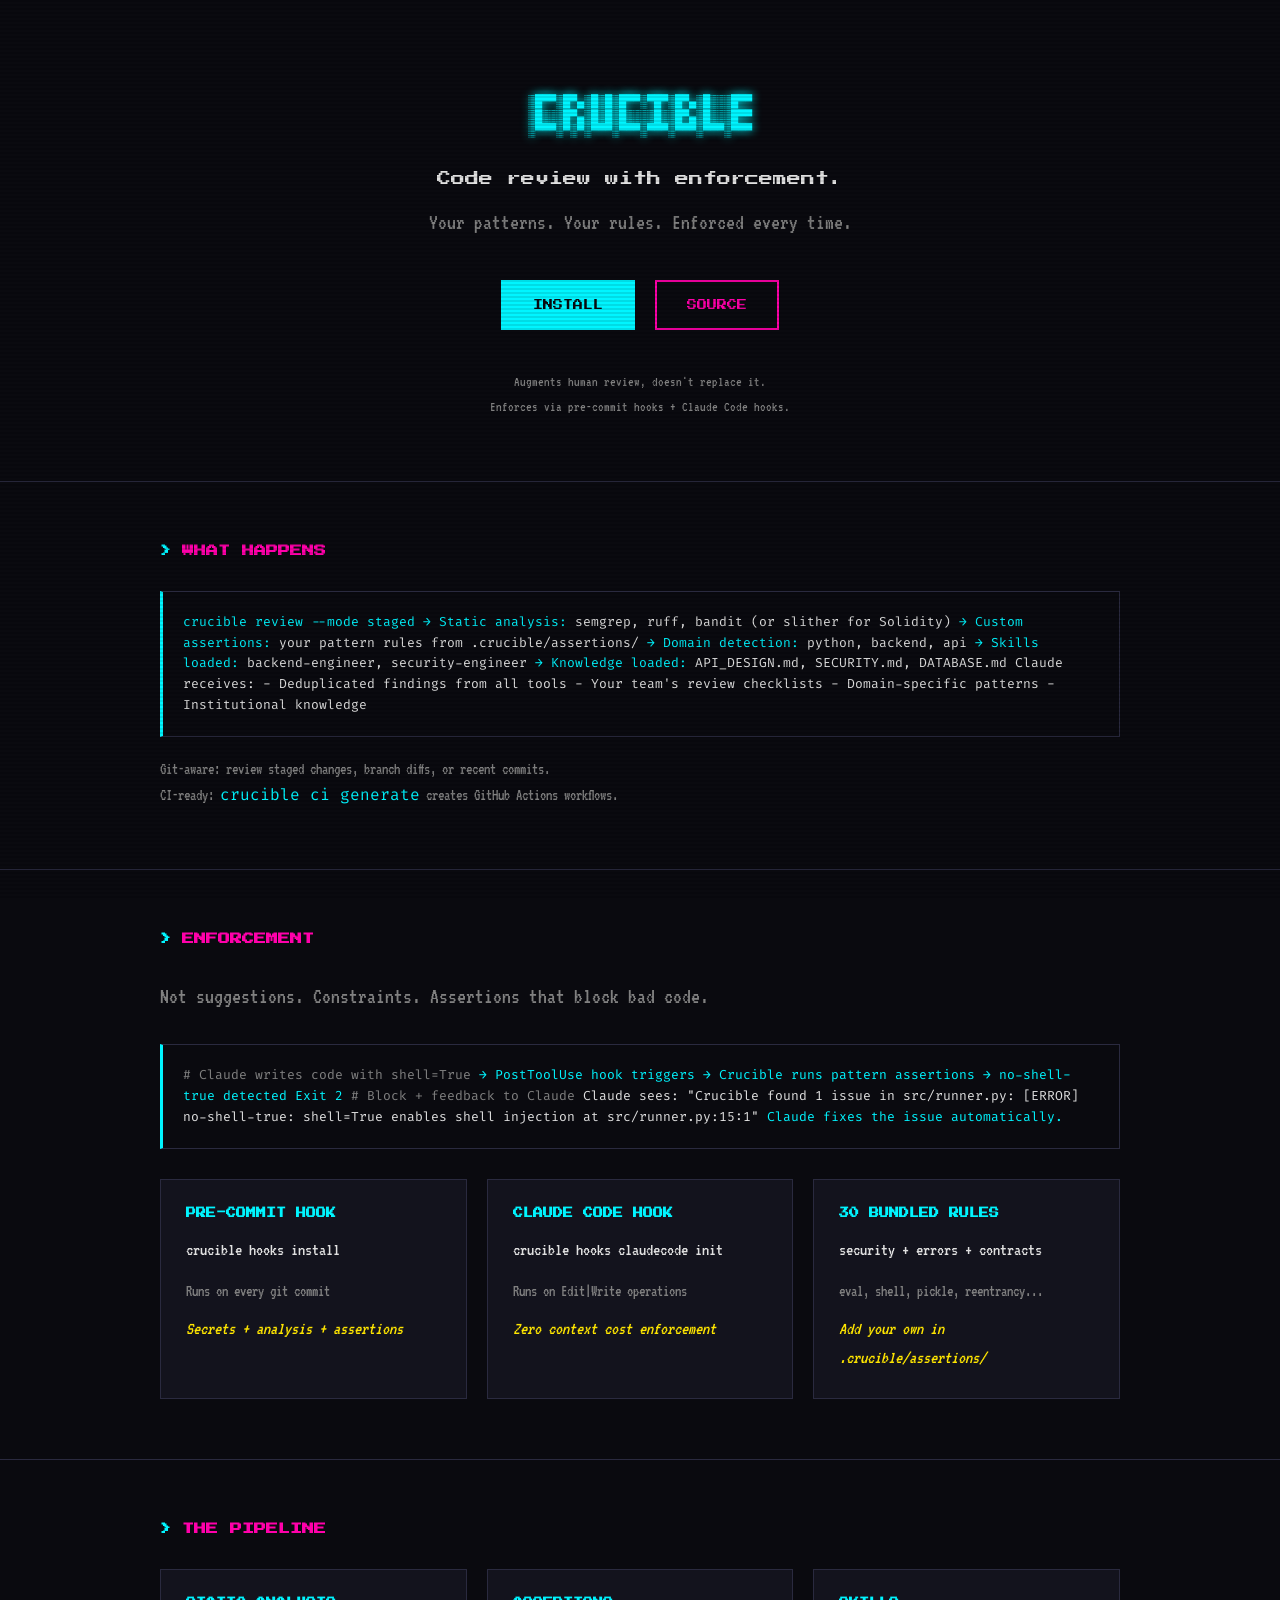
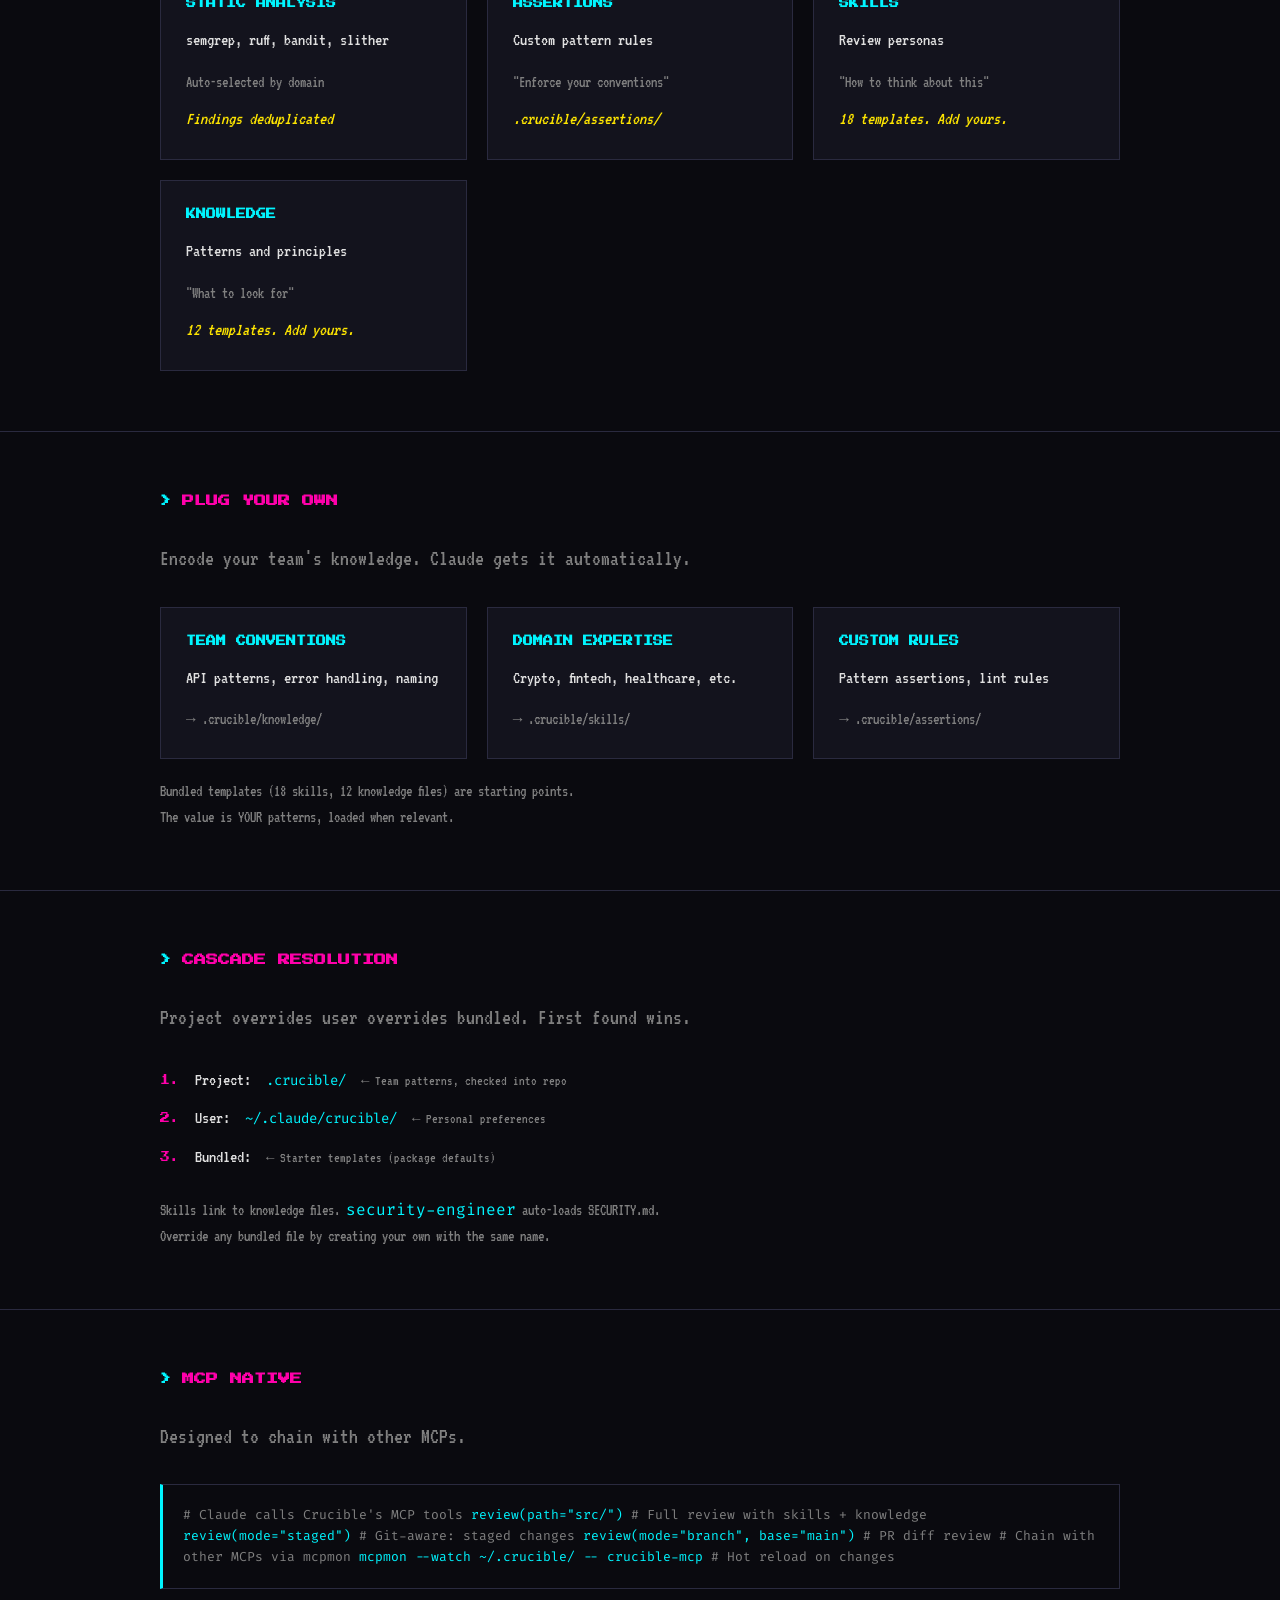
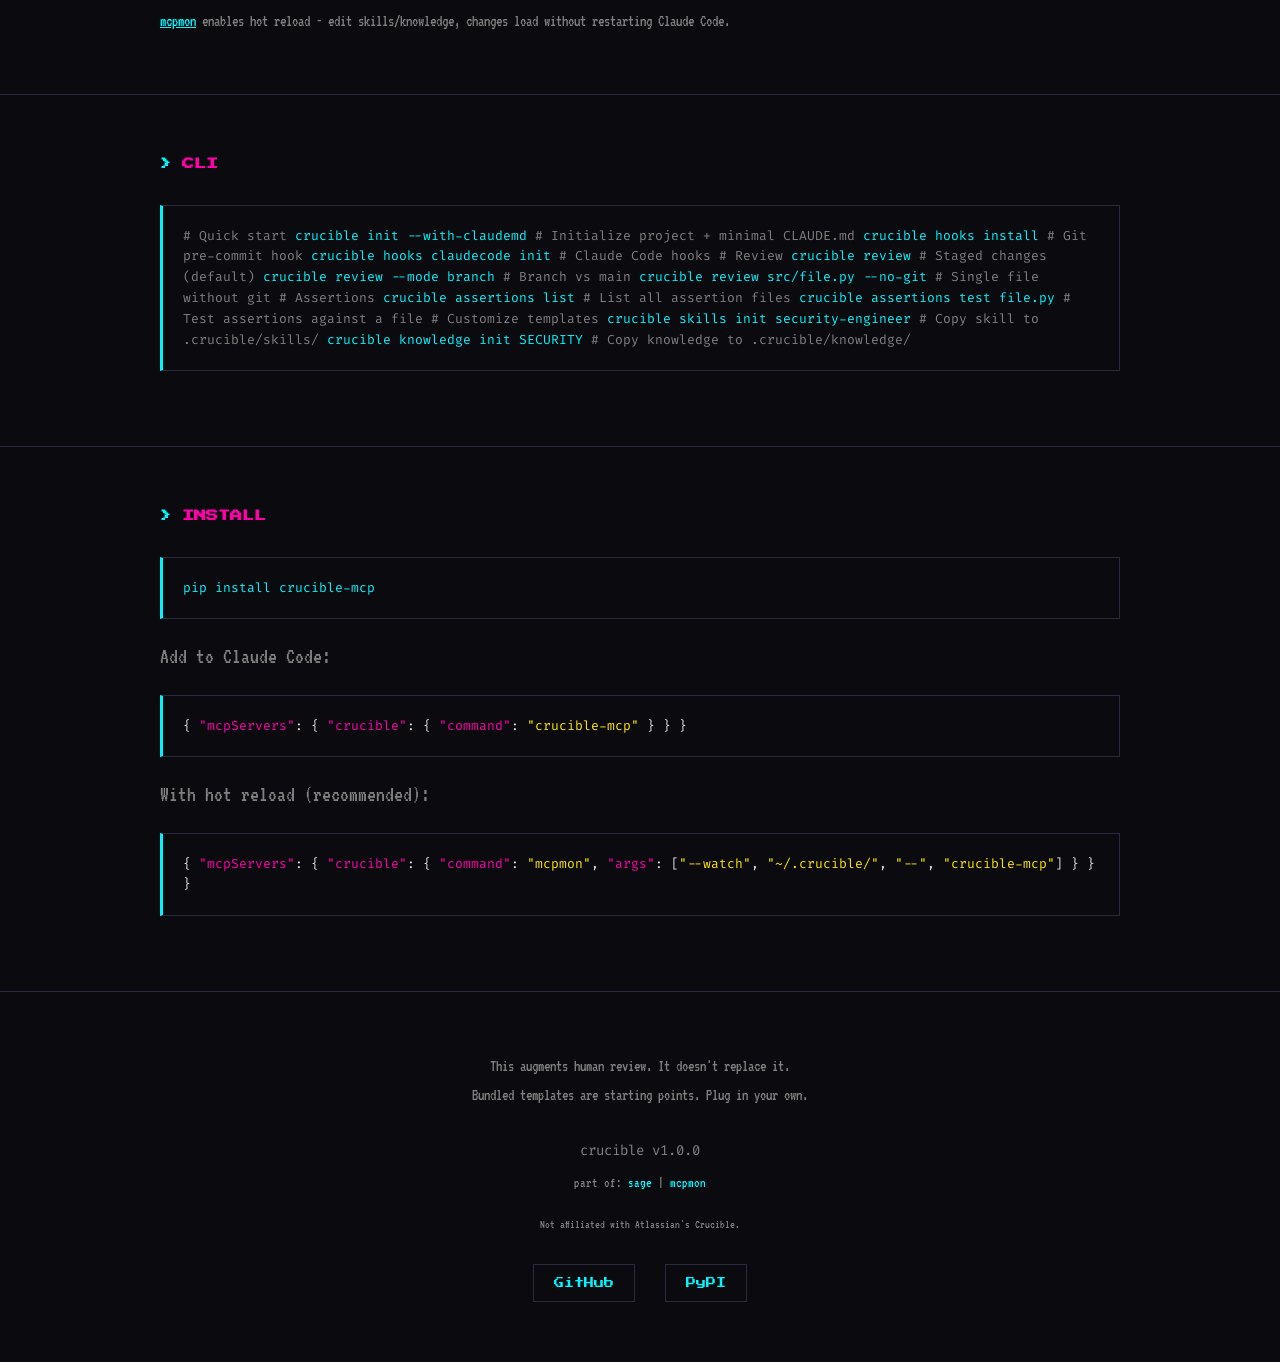
==== commit dbc3b72e: "(feat): crucible 1.0 - enforcement, not just context 30 bundled assertions, Claude Code hooks, pre-c" ====
--- a/docs/index.html
+++ b/docs/index.html
@@ -588,15 +588,15 @@
 ░█▀▀░█▀▄░█░█░█▀▀░▀█▀░█▀▄░█░░░█▀▀
 ░█░░░█▀▄░█░█░█░░░░█░░█▀▄░█░░░█▀▀
 ░▀▀▀░▀░▀░▀▀▀░▀▀▀░▀▀▀░▀▀▀░▀▀▀░▀▀▀</div>
-      <p class="tagline typing">Code review orchestrator.</p>
-      <p class="subtitle">Your patterns. Your rules. Loaded when relevant.</p>
+      <p class="tagline typing">Code review with enforcement.</p>
+      <p class="subtitle">Your patterns. Your rules. Enforced every time.</p>
       <div class="cta-buttons">
         <a href="#install" class="btn btn-primary">INSTALL</a>
         <a href="https://github.com/b17z/crucible" class="btn btn-secondary">SOURCE</a>
       </div>
       <p class="disclaimer">
         Augments human review, doesn't replace it.<br>
-        Chains static analysis + assertions + skills + knowledge.
+        Enforces via pre-commit hooks + Claude Code hooks.
       </p>
     </div>
   </header>
@@ -624,6 +624,49 @@
         Git-aware: review staged changes, branch diffs, or recent commits.<br>
         CI-ready: <code>crucible ci generate</code> creates GitHub Actions workflows.
       </p>
+    </div>
+  </section>
+
+  <!-- Enforcement -->
+  <section id="enforcement">
+    <div class="container">
+      <h2 class="section-header">ENFORCEMENT</h2>
+      <p class="subtitle" style="margin-bottom: 30px;">Not suggestions. Constraints. Assertions that block bad code.</p>
+      <div class="code-block">
+<span class="comment"># Claude writes code with shell=True</span>
+<span class="cmd">→ PostToolUse hook triggers</span>
+<span class="cmd">→ Crucible runs pattern assertions</span>
+<span class="cmd">→ no-shell-true detected</span>
+
+<span class="cmd">Exit 2</span> <span class="comment"># Block + feedback to Claude</span>
+
+<span class="text-dim">Claude sees:</span>
+  "Crucible found 1 issue in src/runner.py:
+  [ERROR] no-shell-true: shell=True enables shell injection
+    at src/runner.py:15:1"
+
+<span class="cmd">Claude fixes the issue automatically.</span>
+      </div>
+      <div class="cards" style="margin-top: 30px;">
+        <div class="card">
+          <h3 class="card-title">PRE-COMMIT HOOK</h3>
+          <p class="card-desc">crucible hooks install</p>
+          <p class="card-meta">Runs on every git commit</p>
+          <p class="card-quote">Secrets + analysis + assertions</p>
+        </div>
+        <div class="card">
+          <h3 class="card-title">CLAUDE CODE HOOK</h3>
+          <p class="card-desc">crucible hooks claudecode init</p>
+          <p class="card-meta">Runs on Edit|Write operations</p>
+          <p class="card-quote">Zero context cost enforcement</p>
+        </div>
+        <div class="card">
+          <h3 class="card-title">30 BUNDLED RULES</h3>
+          <p class="card-desc">security + errors + contracts</p>
+          <p class="card-meta">eval, shell, pickle, reentrancy...</p>
+          <p class="card-quote">Add your own in .crucible/assertions/</p>
+        </div>
+      </div>
     </div>
   </section>
 
@@ -745,21 +788,23 @@
     <div class="container">
       <h2 class="section-header">CLI</h2>
       <div class="code-block">
+<span class="comment"># Quick start</span>
+<span class="cmd">crucible init --with-claudemd</span>           <span class="comment"># Initialize project + minimal CLAUDE.md</span>
+<span class="cmd">crucible hooks install</span>                  <span class="comment"># Git pre-commit hook</span>
+<span class="cmd">crucible hooks claudecode init</span>          <span class="comment"># Claude Code hooks</span>
+
 <span class="comment"># Review</span>
 <span class="cmd">crucible review</span>                         <span class="comment"># Staged changes (default)</span>
 <span class="cmd">crucible review --mode branch</span>           <span class="comment"># Branch vs main</span>
-<span class="cmd">crucible review --mode commits --base 3</span> <span class="comment"># Last 3 commits</span>
-<span class="cmd">crucible review --fail-on high</span>          <span class="comment"># Exit 1 if high+ findings</span>
-
-<span class="comment"># Initialize project</span>
-<span class="cmd">crucible init</span>                           <span class="comment"># Creates .crucible/ structure</span>
+<span class="cmd">crucible review src/file.py --no-git</span>    <span class="comment"># Single file without git</span>
+
+<span class="comment"># Assertions</span>
+<span class="cmd">crucible assertions list</span>                <span class="comment"># List all assertion files</span>
+<span class="cmd">crucible assertions test file.py</span>        <span class="comment"># Test assertions against a file</span>
 
 <span class="comment"># Customize templates</span>
 <span class="cmd">crucible skills init security-engineer</span>  <span class="comment"># Copy skill to .crucible/skills/</span>
 <span class="cmd">crucible knowledge init SECURITY</span>        <span class="comment"># Copy knowledge to .crucible/knowledge/</span>
-
-<span class="comment"># CI</span>
-<span class="cmd">crucible ci generate</span>                    <span class="comment"># Generate GitHub Actions workflow</span>
       </div>
     </div>
   </section>
@@ -802,7 +847,7 @@
         This augments human review. It doesn't replace it.<br>
         Bundled templates are starting points. Plug in your own.
       </p>
-      <p class="footer-version">crucible v0.4.0</p>
+      <p class="footer-version">crucible v1.0.0</p>
       <p class="footer-family">part of: <a href="https://b17z.github.io/sage/">sage</a> | <a href="https://b17z.github.io/mcpmon/">mcpmon</a></p>
       <p class="footer-note">Not affiliated with Atlassian's Crucible.</p>
       <div class="footer-links">
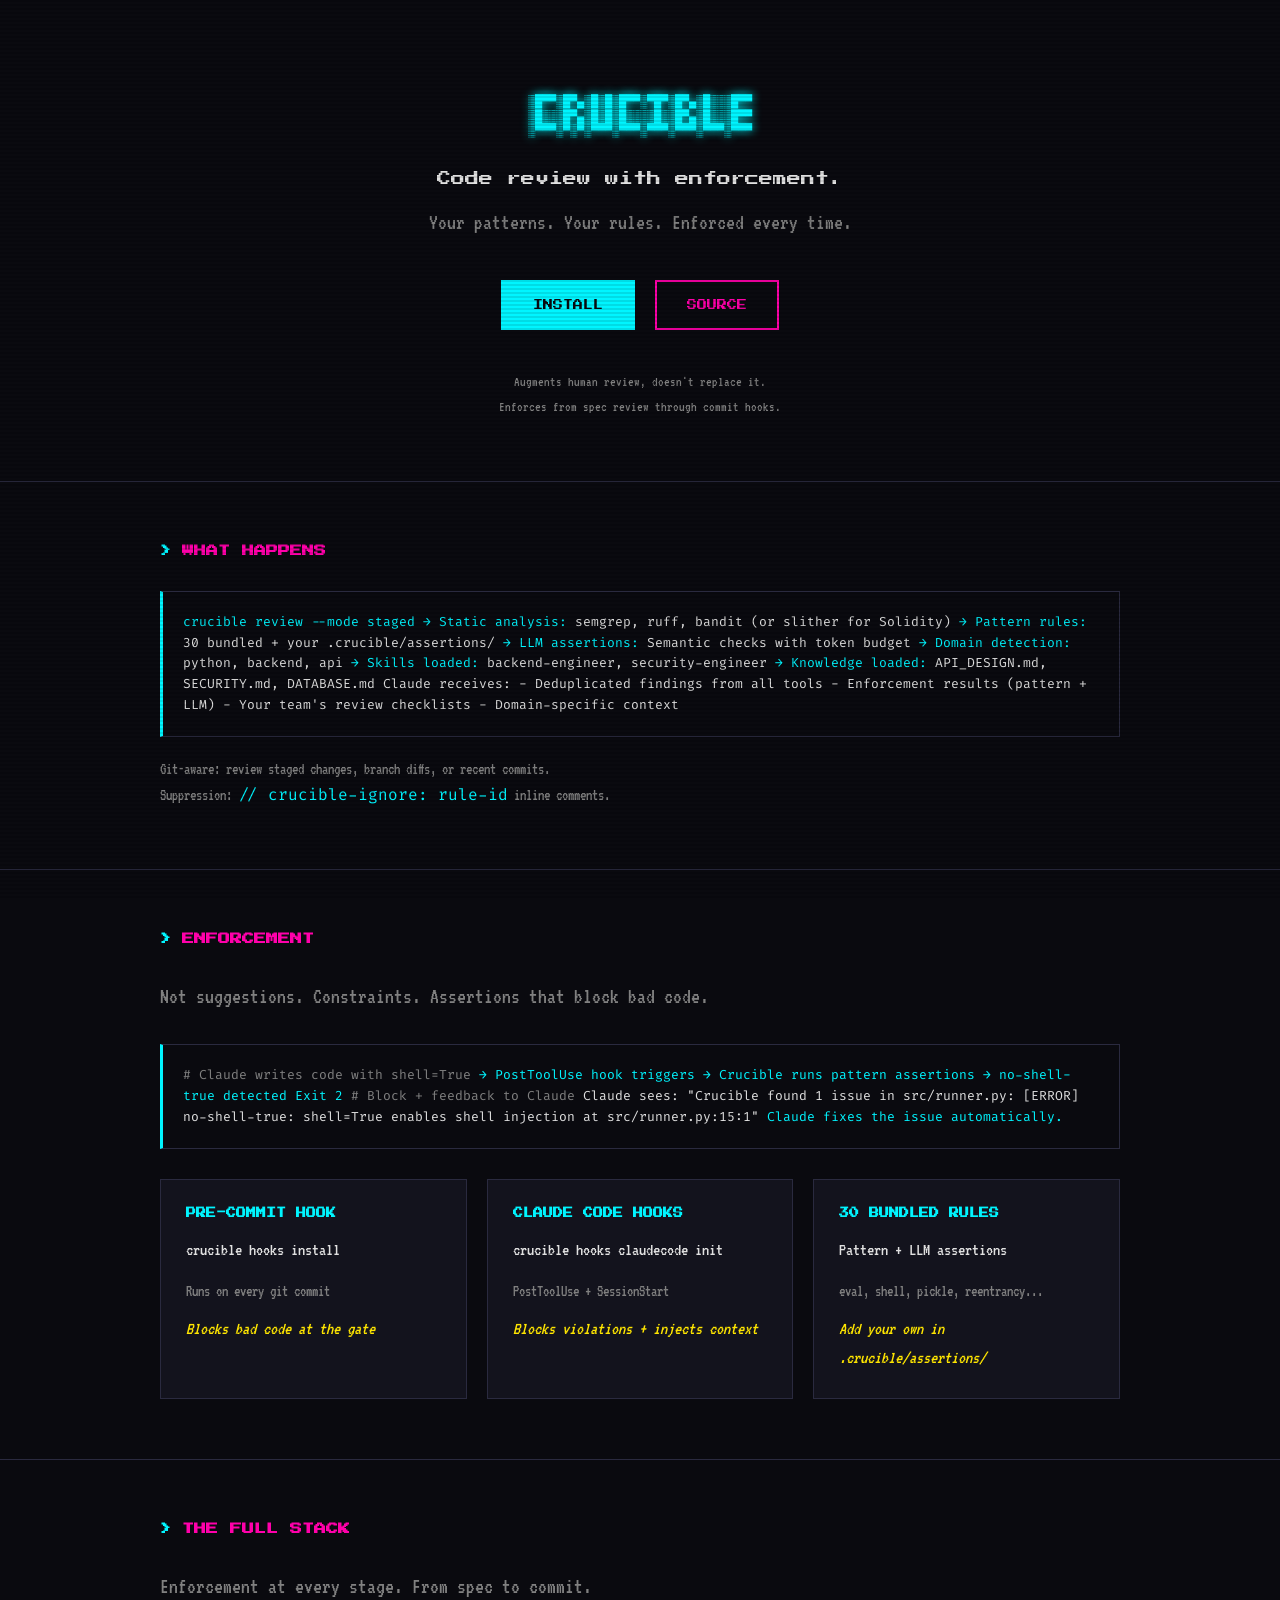
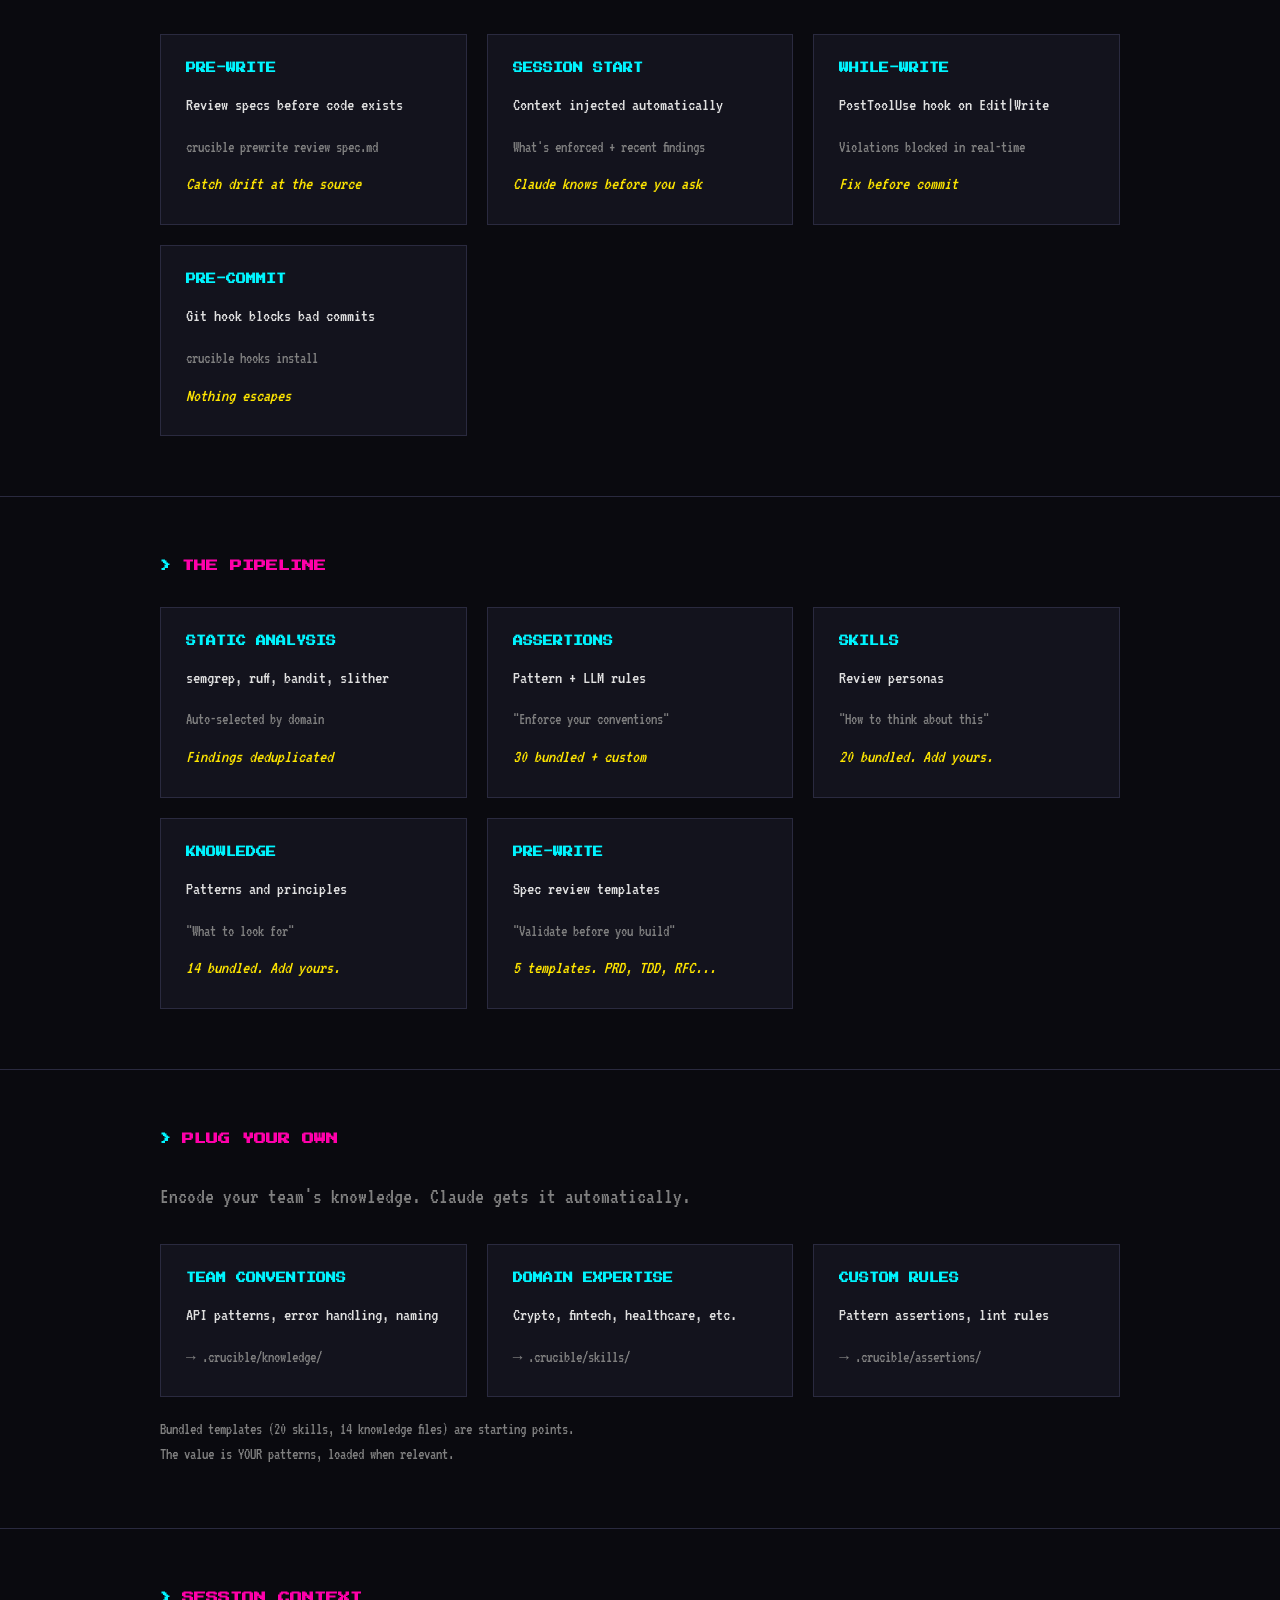
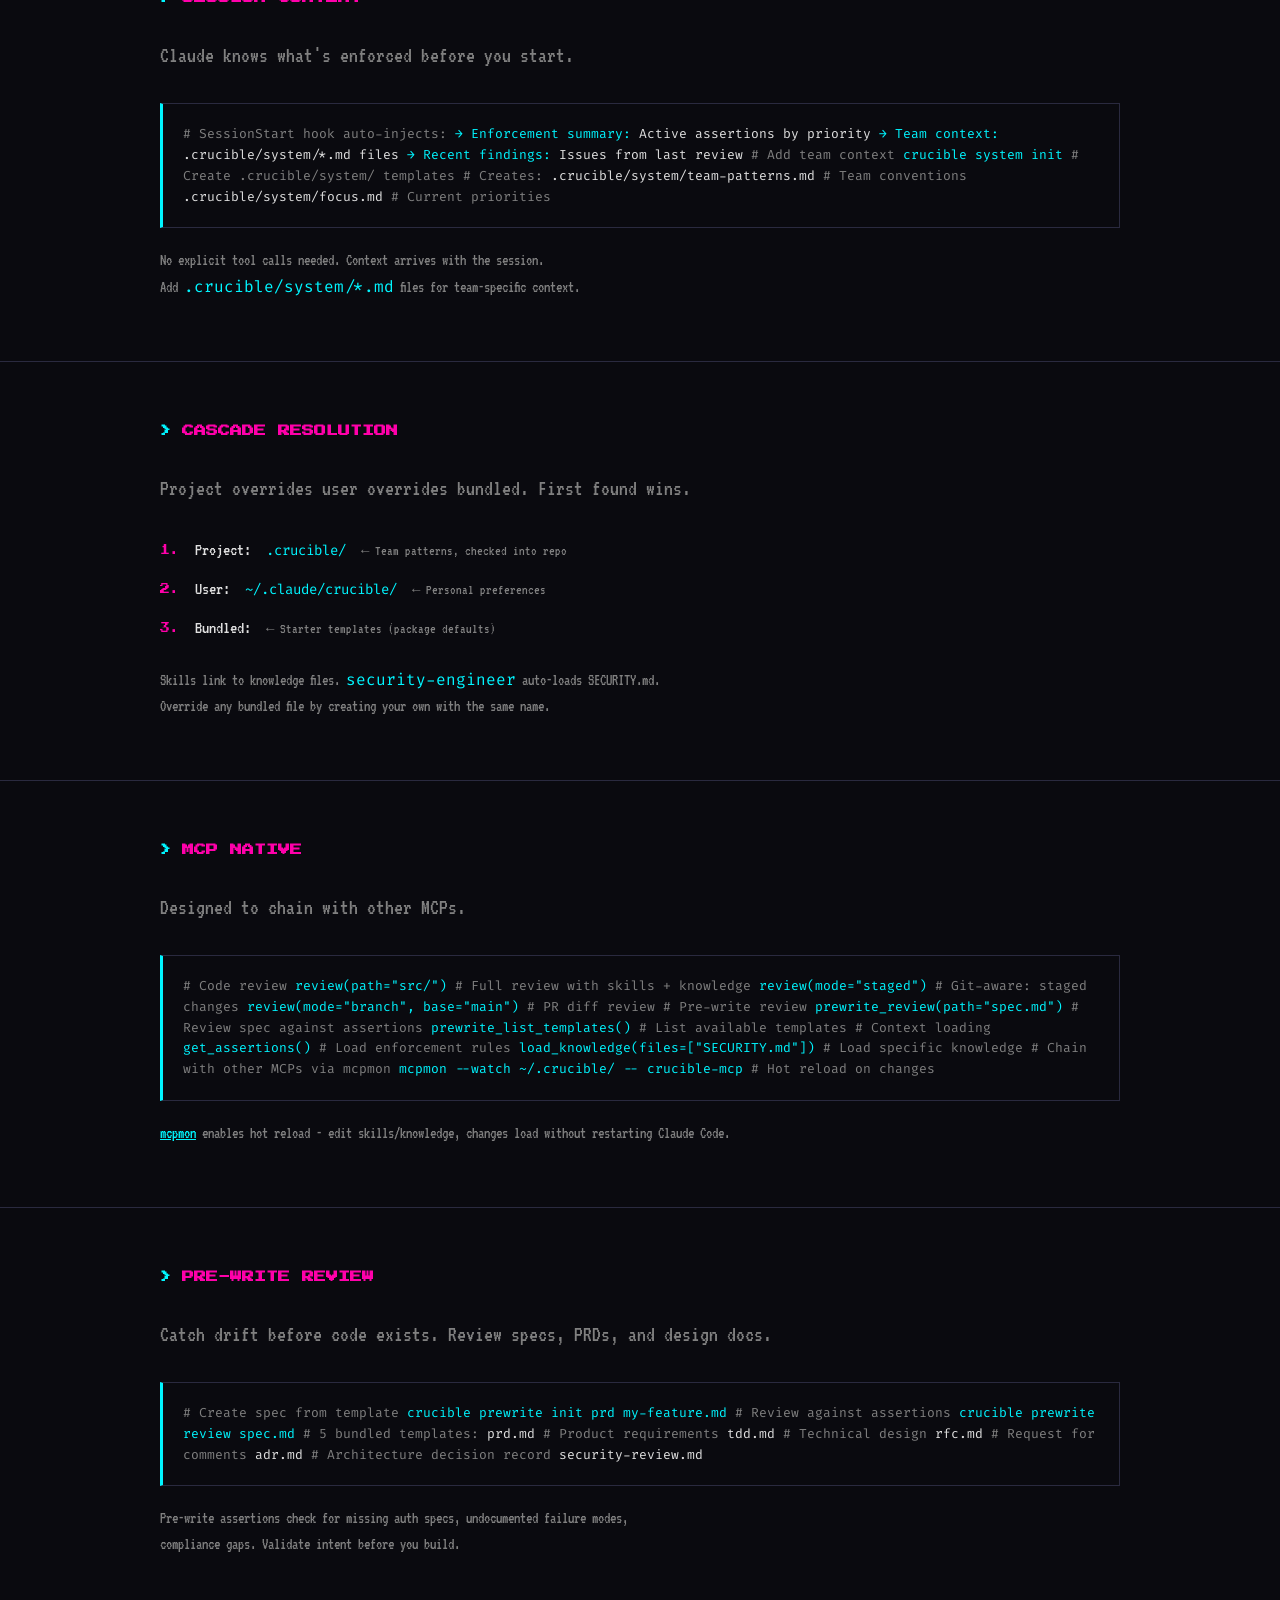
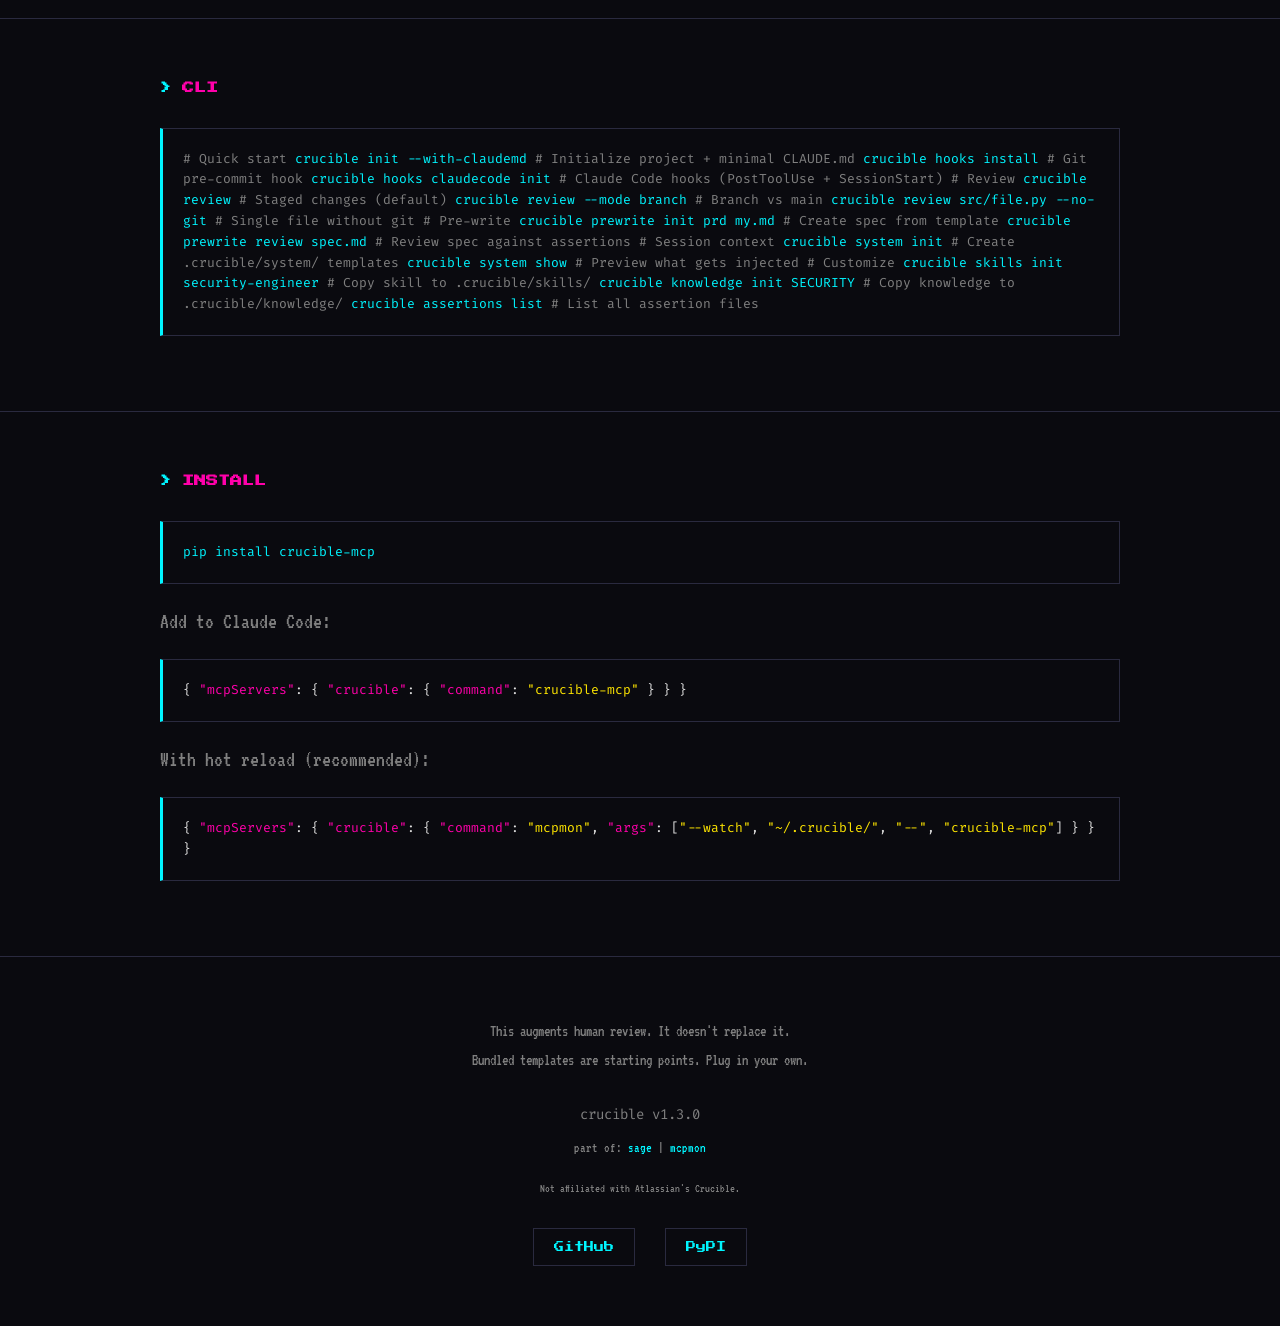
==== commit da46bd89: "(docs): update for 1.4.0 release Add pre-write and session context documentation. Update skill/knowl" ====
--- a/docs/index.html
+++ b/docs/index.html
@@ -3,8 +3,8 @@
 <head>
   <meta charset="UTF-8">
   <meta name="viewport" content="width=device-width, initial-scale=1.0">
-  <title>Crucible - Code review orchestrator for Claude Code</title>
-  <meta name="description" content="Code review orchestrator that chains static analysis, custom rules, and your team's knowledge into Claude Code. Plug in your patterns, Claude gets them automatically.">
+  <title>Crucible - Code review with enforcement for Claude Code</title>
+  <meta name="description" content="Code review with enforcement. Pattern and LLM assertions that block bad code. Pre-write spec review. Session context injection. 20 personas, 14 knowledge files. From spec to commit.">
   <link rel="preconnect" href="https://fonts.googleapis.com">
   <link rel="preconnect" href="https://fonts.gstatic.com" crossorigin>
   <link href="https://fonts.googleapis.com/css2?family=Fira+Code:wght@400;600&family=Press+Start+2P&family=VT323&display=swap" rel="stylesheet">
@@ -596,7 +596,7 @@
       </div>
       <p class="disclaimer">
         Augments human review, doesn't replace it.<br>
-        Enforces via pre-commit hooks + Claude Code hooks.
+        Enforces from spec review through commit hooks.
       </p>
     </div>
   </header>
@@ -609,20 +609,21 @@
 <span class="cmd">crucible review --mode staged</span>
 
 <span class="cmd">→ Static analysis:</span>  semgrep, ruff, bandit (or slither for Solidity)
-<span class="cmd">→ Custom assertions:</span> your pattern rules from .crucible/assertions/
+<span class="cmd">→ Pattern rules:</span>    30 bundled + your .crucible/assertions/
+<span class="cmd">→ LLM assertions:</span>   Semantic checks with token budget
 <span class="cmd">→ Domain detection:</span>  python, backend, api
 <span class="cmd">→ Skills loaded:</span>     backend-engineer, security-engineer
 <span class="cmd">→ Knowledge loaded:</span>  API_DESIGN.md, SECURITY.md, DATABASE.md
 
 <span class="text-dim">Claude receives:</span>
   - Deduplicated findings from all tools
+  - Enforcement results (pattern + LLM)
   - Your team's review checklists
-  - Domain-specific patterns
-  - Institutional knowledge
+  - Domain-specific context
       </div>
       <p class="section-note">
         Git-aware: review staged changes, branch diffs, or recent commits.<br>
-        CI-ready: <code>crucible ci generate</code> creates GitHub Actions workflows.
+        Suppression: <code>// crucible-ignore: rule-id</code> inline comments.
       </p>
     </div>
   </section>
@@ -652,19 +653,53 @@
           <h3 class="card-title">PRE-COMMIT HOOK</h3>
           <p class="card-desc">crucible hooks install</p>
           <p class="card-meta">Runs on every git commit</p>
-          <p class="card-quote">Secrets + analysis + assertions</p>
-        </div>
-        <div class="card">
-          <h3 class="card-title">CLAUDE CODE HOOK</h3>
+          <p class="card-quote">Blocks bad code at the gate</p>
+        </div>
+        <div class="card">
+          <h3 class="card-title">CLAUDE CODE HOOKS</h3>
           <p class="card-desc">crucible hooks claudecode init</p>
-          <p class="card-meta">Runs on Edit|Write operations</p>
-          <p class="card-quote">Zero context cost enforcement</p>
+          <p class="card-meta">PostToolUse + SessionStart</p>
+          <p class="card-quote">Blocks violations + injects context</p>
         </div>
         <div class="card">
           <h3 class="card-title">30 BUNDLED RULES</h3>
-          <p class="card-desc">security + errors + contracts</p>
+          <p class="card-desc">Pattern + LLM assertions</p>
           <p class="card-meta">eval, shell, pickle, reentrancy...</p>
           <p class="card-quote">Add your own in .crucible/assertions/</p>
+        </div>
+      </div>
+    </div>
+  </section>
+
+  <!-- Full Stack -->
+  <section id="stack">
+    <div class="container">
+      <h2 class="section-header">THE FULL STACK</h2>
+      <p class="subtitle" style="margin-bottom: 30px;">Enforcement at every stage. From spec to commit.</p>
+      <div class="cards">
+        <div class="card">
+          <h3 class="card-title">PRE-WRITE</h3>
+          <p class="card-desc">Review specs before code exists</p>
+          <p class="card-meta">crucible prewrite review spec.md</p>
+          <p class="card-quote">Catch drift at the source</p>
+        </div>
+        <div class="card">
+          <h3 class="card-title">SESSION START</h3>
+          <p class="card-desc">Context injected automatically</p>
+          <p class="card-meta">What's enforced + recent findings</p>
+          <p class="card-quote">Claude knows before you ask</p>
+        </div>
+        <div class="card">
+          <h3 class="card-title">WHILE-WRITE</h3>
+          <p class="card-desc">PostToolUse hook on Edit|Write</p>
+          <p class="card-meta">Violations blocked in real-time</p>
+          <p class="card-quote">Fix before commit</p>
+        </div>
+        <div class="card">
+          <h3 class="card-title">PRE-COMMIT</h3>
+          <p class="card-desc">Git hook blocks bad commits</p>
+          <p class="card-meta">crucible hooks install</p>
+          <p class="card-quote">Nothing escapes</p>
         </div>
       </div>
     </div>
@@ -683,21 +718,27 @@
         </div>
         <div class="card">
           <h3 class="card-title">ASSERTIONS</h3>
-          <p class="card-desc">Custom pattern rules</p>
+          <p class="card-desc">Pattern + LLM rules</p>
           <p class="card-meta">"Enforce your conventions"</p>
-          <p class="card-quote">.crucible/assertions/</p>
+          <p class="card-quote">30 bundled + custom</p>
         </div>
         <div class="card">
           <h3 class="card-title">SKILLS</h3>
           <p class="card-desc">Review personas</p>
           <p class="card-meta">"How to think about this"</p>
-          <p class="card-quote">18 templates. Add yours.</p>
+          <p class="card-quote">20 bundled. Add yours.</p>
         </div>
         <div class="card">
           <h3 class="card-title">KNOWLEDGE</h3>
           <p class="card-desc">Patterns and principles</p>
           <p class="card-meta">"What to look for"</p>
-          <p class="card-quote">12 templates. Add yours.</p>
+          <p class="card-quote">14 bundled. Add yours.</p>
+        </div>
+        <div class="card">
+          <h3 class="card-title">PRE-WRITE</h3>
+          <p class="card-desc">Spec review templates</p>
+          <p class="card-meta">"Validate before you build"</p>
+          <p class="card-quote">5 templates. PRD, TDD, RFC...</p>
         </div>
       </div>
     </div>
@@ -726,8 +767,34 @@
         </div>
       </div>
       <p class="section-note">
-        Bundled templates (18 skills, 12 knowledge files) are starting points.<br>
+        Bundled templates (20 skills, 14 knowledge files) are starting points.<br>
         The value is YOUR patterns, loaded when relevant.
+      </p>
+    </div>
+  </section>
+
+  <!-- Session Context -->
+  <section id="session-context">
+    <div class="container">
+      <h2 class="section-header">SESSION CONTEXT</h2>
+      <p class="subtitle" style="margin-bottom: 30px;">Claude knows what's enforced before you start.</p>
+      <div class="code-block">
+<span class="comment"># SessionStart hook auto-injects:</span>
+
+<span class="cmd">→ Enforcement summary:</span>   Active assertions by priority
+<span class="cmd">→ Team context:</span>          .crucible/system/*.md files
+<span class="cmd">→ Recent findings:</span>       Issues from last review
+
+<span class="comment"># Add team context</span>
+<span class="cmd">crucible system init</span>               <span class="comment"># Create .crucible/system/ templates</span>
+
+<span class="comment"># Creates:</span>
+  .crucible/system/team-patterns.md  <span class="comment"># Team conventions</span>
+  .crucible/system/focus.md          <span class="comment"># Current priorities</span>
+      </div>
+      <p class="section-note">
+        No explicit tool calls needed. Context arrives with the session.<br>
+        Add <code>.crucible/system/*.md</code> files for team-specific context.
       </p>
     </div>
   </section>
@@ -769,16 +836,50 @@
       <h2 class="section-header">MCP NATIVE</h2>
       <p class="subtitle" style="margin-bottom: 30px;">Designed to chain with other MCPs.</p>
       <div class="code-block">
-<span class="comment"># Claude calls Crucible's MCP tools</span>
+<span class="comment"># Code review</span>
 <span class="cmd">review(path="src/")</span>                    <span class="comment"># Full review with skills + knowledge</span>
 <span class="cmd">review(mode="staged")</span>                   <span class="comment"># Git-aware: staged changes</span>
 <span class="cmd">review(mode="branch", base="main")</span>      <span class="comment"># PR diff review</span>
 
+<span class="comment"># Pre-write review</span>
+<span class="cmd">prewrite_review(path="spec.md")</span>         <span class="comment"># Review spec against assertions</span>
+<span class="cmd">prewrite_list_templates()</span>               <span class="comment"># List available templates</span>
+
+<span class="comment"># Context loading</span>
+<span class="cmd">get_assertions()</span>                        <span class="comment"># Load enforcement rules</span>
+<span class="cmd">load_knowledge(files=["SECURITY.md"])</span>   <span class="comment"># Load specific knowledge</span>
+
 <span class="comment"># Chain with other MCPs via mcpmon</span>
 <span class="cmd">mcpmon --watch ~/.crucible/ -- crucible-mcp</span>   <span class="comment"># Hot reload on changes</span>
       </div>
       <p class="section-note">
         <a href="https://b17z.github.io/mcpmon/" style="color: var(--cyan);">mcpmon</a> enables hot reload - edit skills/knowledge, changes load without restarting Claude Code.
+      </p>
+    </div>
+  </section>
+
+  <!-- Pre-Write -->
+  <section id="prewrite">
+    <div class="container">
+      <h2 class="section-header">PRE-WRITE REVIEW</h2>
+      <p class="subtitle" style="margin-bottom: 30px;">Catch drift before code exists. Review specs, PRDs, and design docs.</p>
+      <div class="code-block">
+<span class="comment"># Create spec from template</span>
+<span class="cmd">crucible prewrite init prd my-feature.md</span>
+
+<span class="comment"># Review against assertions</span>
+<span class="cmd">crucible prewrite review spec.md</span>
+
+<span class="comment"># 5 bundled templates:</span>
+  prd.md            <span class="comment"># Product requirements</span>
+  tdd.md            <span class="comment"># Technical design</span>
+  rfc.md            <span class="comment"># Request for comments</span>
+  adr.md            <span class="comment"># Architecture decision record</span>
+  security-review.md
+      </div>
+      <p class="section-note">
+        Pre-write assertions check for missing auth specs, undocumented failure modes,<br>
+        compliance gaps. Validate intent before you build.
       </p>
     </div>
   </section>
@@ -791,20 +892,25 @@
 <span class="comment"># Quick start</span>
 <span class="cmd">crucible init --with-claudemd</span>           <span class="comment"># Initialize project + minimal CLAUDE.md</span>
 <span class="cmd">crucible hooks install</span>                  <span class="comment"># Git pre-commit hook</span>
-<span class="cmd">crucible hooks claudecode init</span>          <span class="comment"># Claude Code hooks</span>
+<span class="cmd">crucible hooks claudecode init</span>          <span class="comment"># Claude Code hooks (PostToolUse + SessionStart)</span>
 
 <span class="comment"># Review</span>
 <span class="cmd">crucible review</span>                         <span class="comment"># Staged changes (default)</span>
 <span class="cmd">crucible review --mode branch</span>           <span class="comment"># Branch vs main</span>
 <span class="cmd">crucible review src/file.py --no-git</span>    <span class="comment"># Single file without git</span>
 
-<span class="comment"># Assertions</span>
-<span class="cmd">crucible assertions list</span>                <span class="comment"># List all assertion files</span>
-<span class="cmd">crucible assertions test file.py</span>        <span class="comment"># Test assertions against a file</span>
-
-<span class="comment"># Customize templates</span>
+<span class="comment"># Pre-write</span>
+<span class="cmd">crucible prewrite init prd my.md</span>        <span class="comment"># Create spec from template</span>
+<span class="cmd">crucible prewrite review spec.md</span>        <span class="comment"># Review spec against assertions</span>
+
+<span class="comment"># Session context</span>
+<span class="cmd">crucible system init</span>                    <span class="comment"># Create .crucible/system/ templates</span>
+<span class="cmd">crucible system show</span>                    <span class="comment"># Preview what gets injected</span>
+
+<span class="comment"># Customize</span>
 <span class="cmd">crucible skills init security-engineer</span>  <span class="comment"># Copy skill to .crucible/skills/</span>
 <span class="cmd">crucible knowledge init SECURITY</span>        <span class="comment"># Copy knowledge to .crucible/knowledge/</span>
+<span class="cmd">crucible assertions list</span>                <span class="comment"># List all assertion files</span>
       </div>
     </div>
   </section>
@@ -847,7 +953,7 @@
         This augments human review. It doesn't replace it.<br>
         Bundled templates are starting points. Plug in your own.
       </p>
-      <p class="footer-version">crucible v1.0.0</p>
+      <p class="footer-version">crucible v1.3.0</p>
       <p class="footer-family">part of: <a href="https://b17z.github.io/sage/">sage</a> | <a href="https://b17z.github.io/mcpmon/">mcpmon</a></p>
       <p class="footer-note">Not affiliated with Atlassian's Crucible.</p>
       <div class="footer-links">
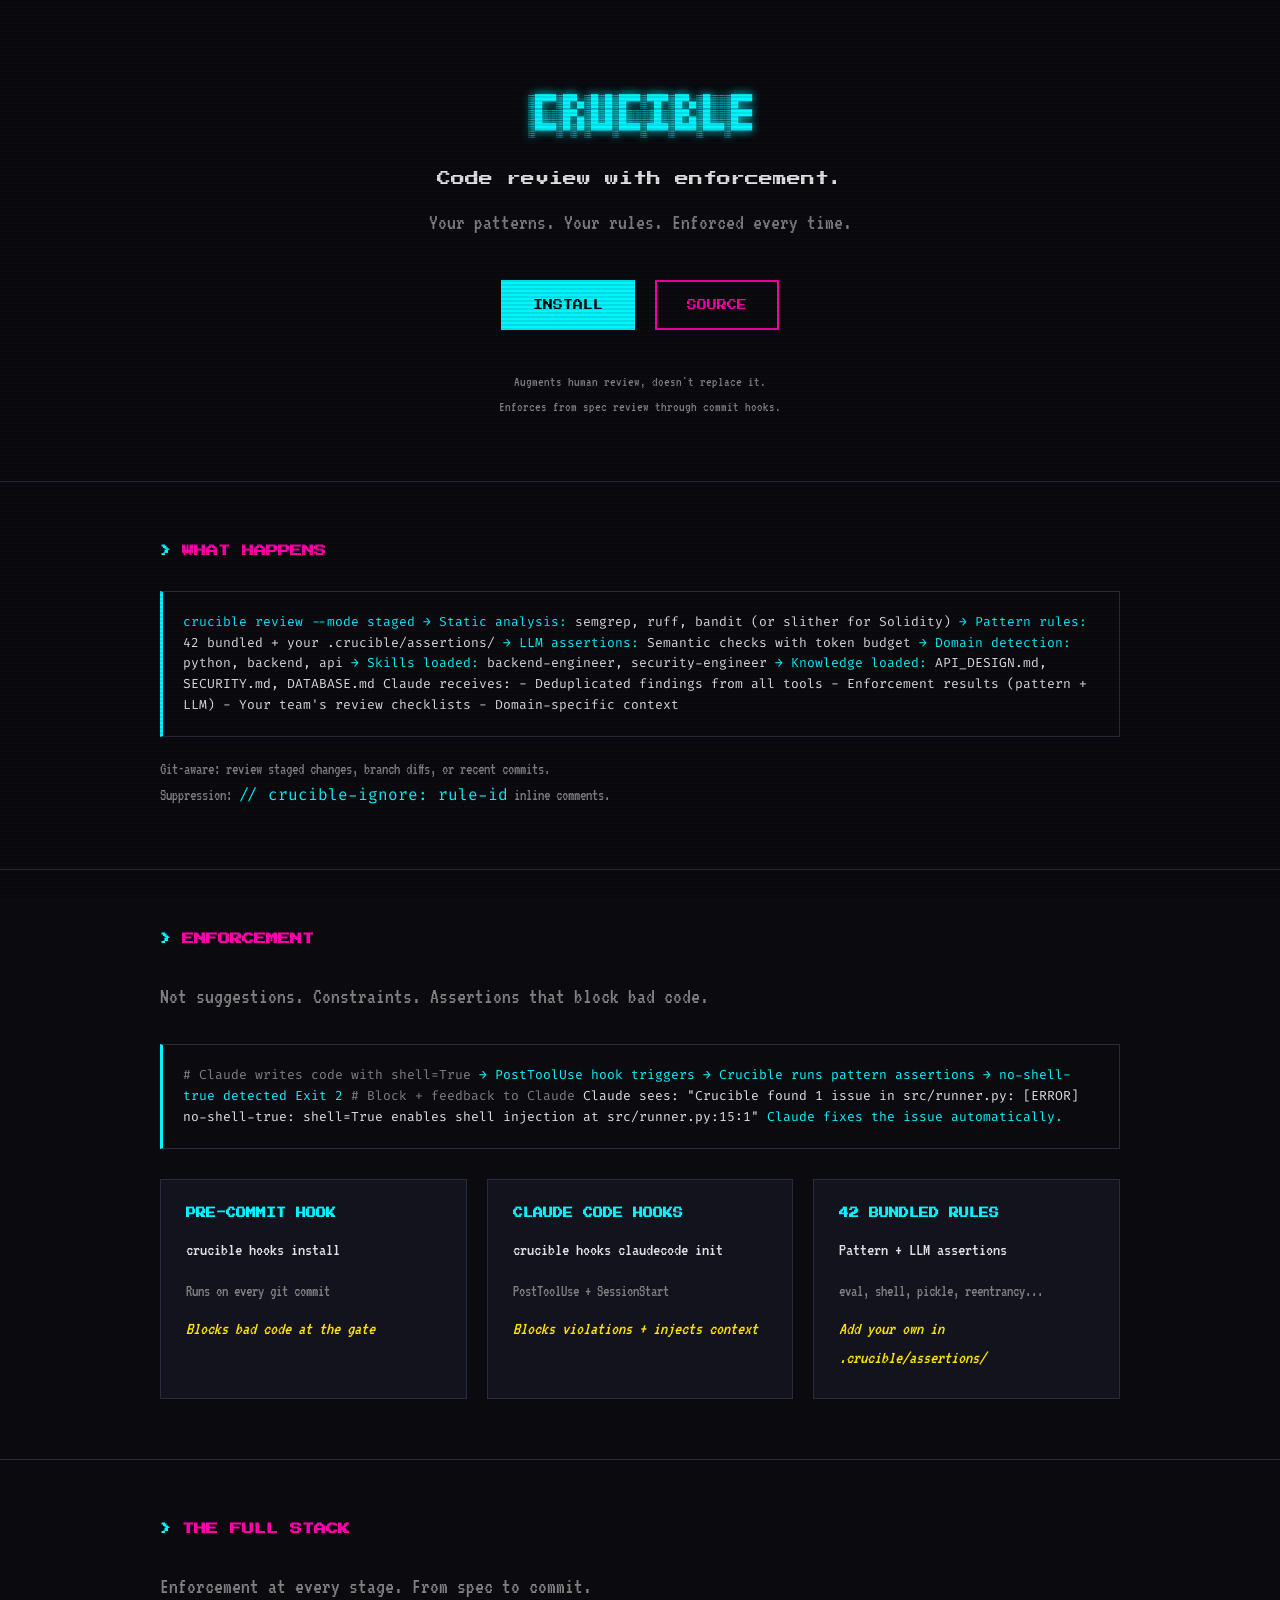
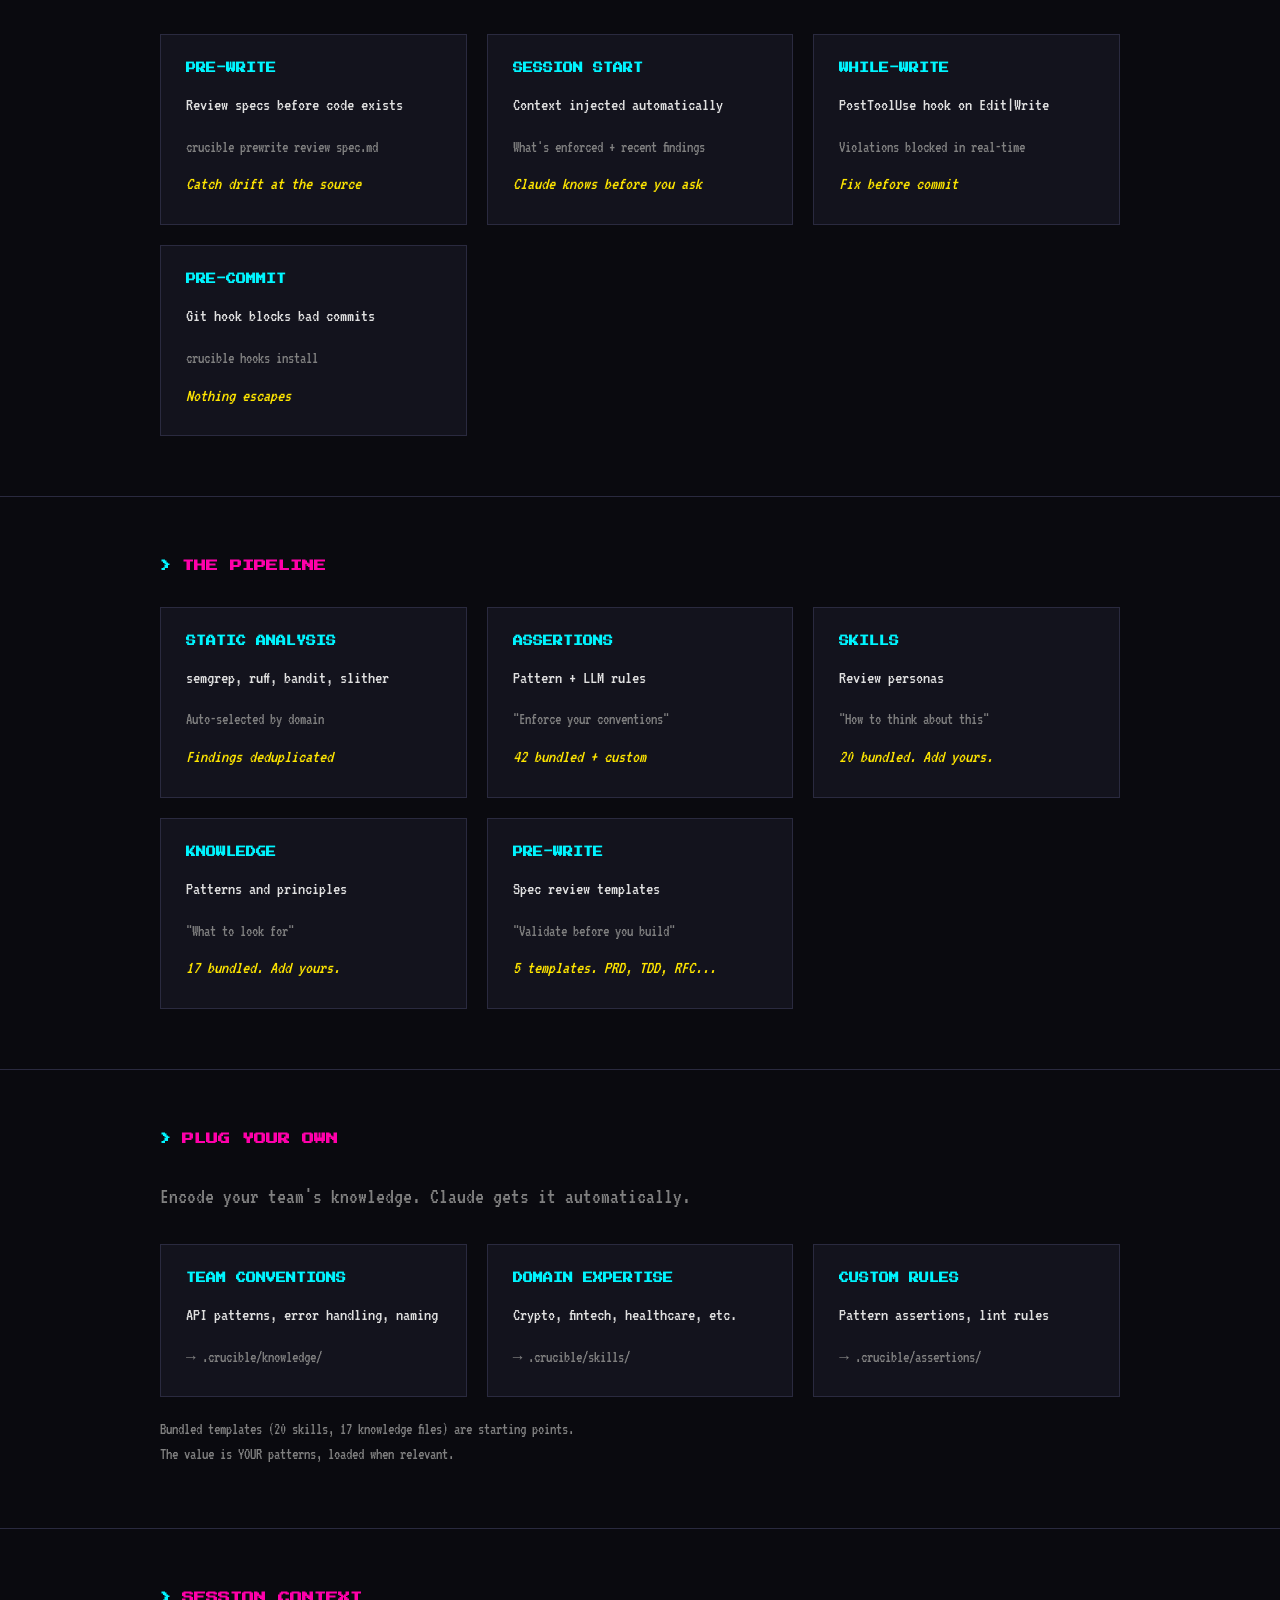
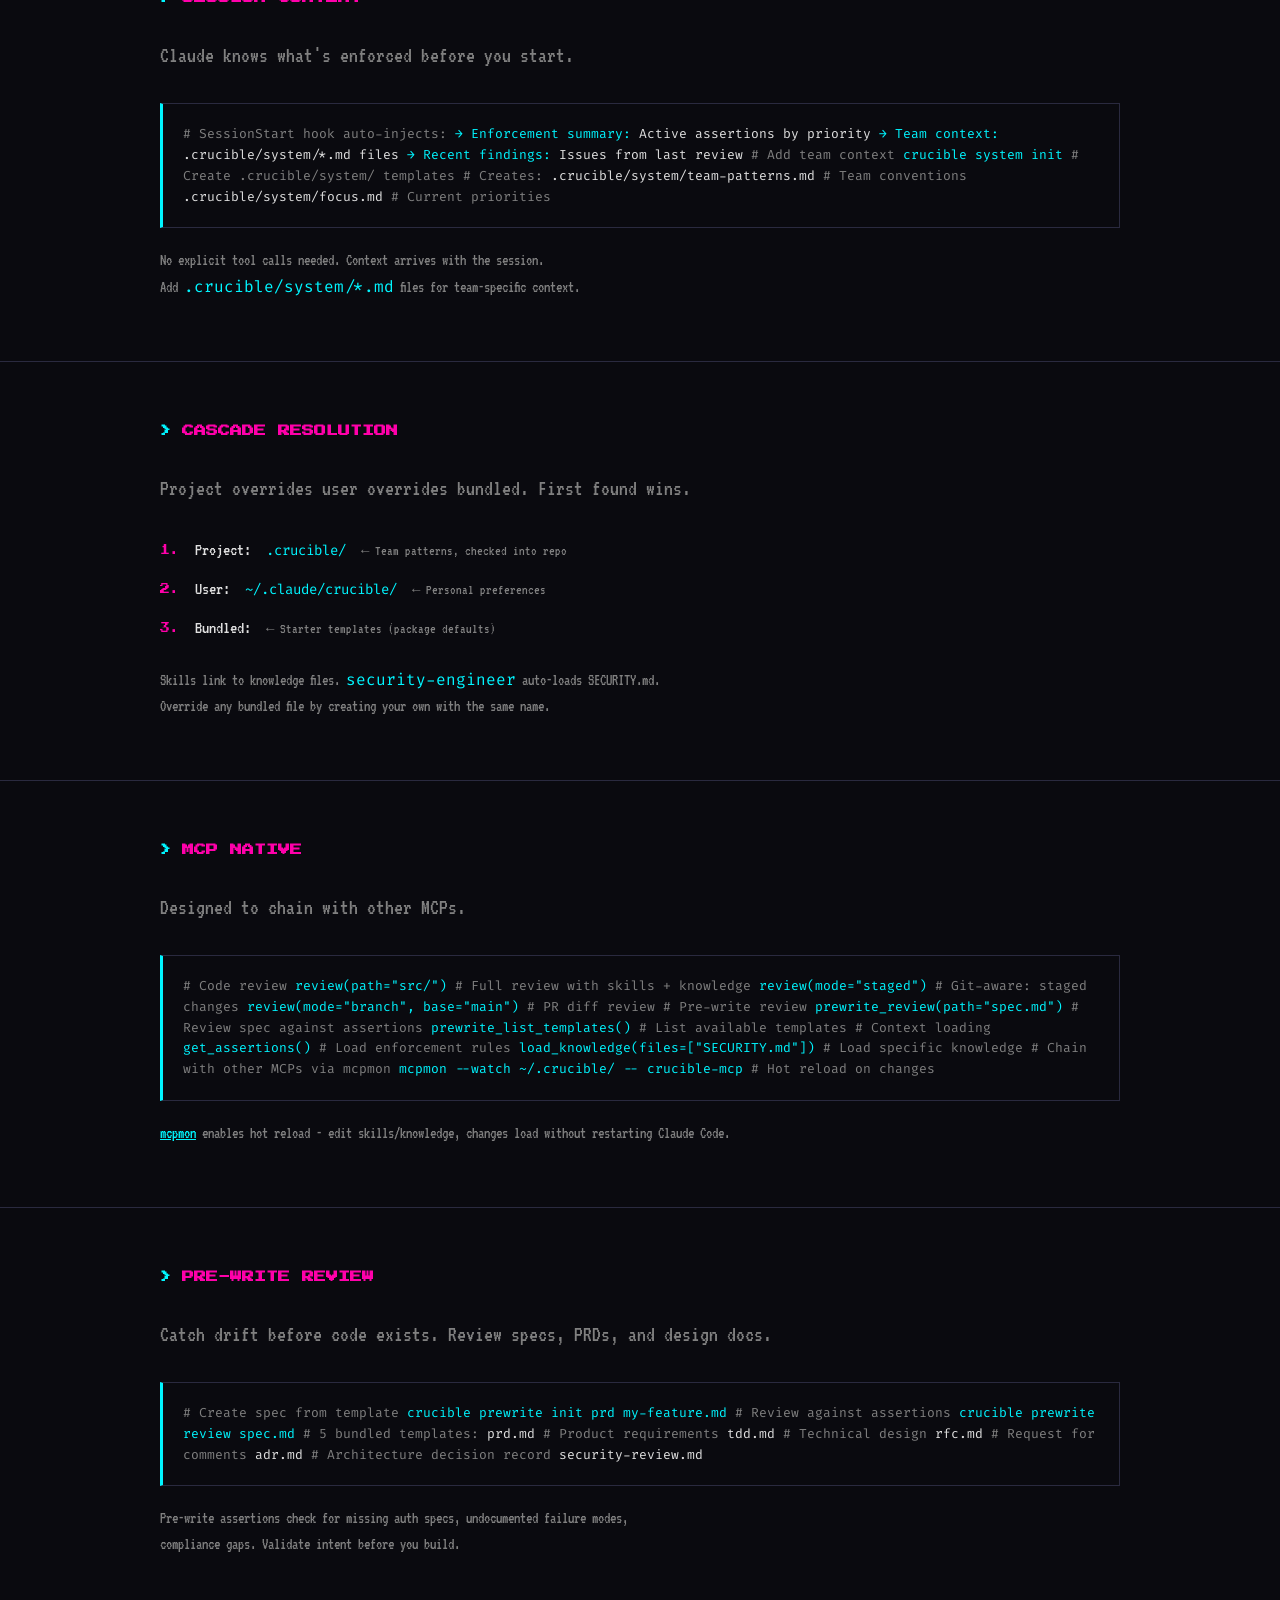
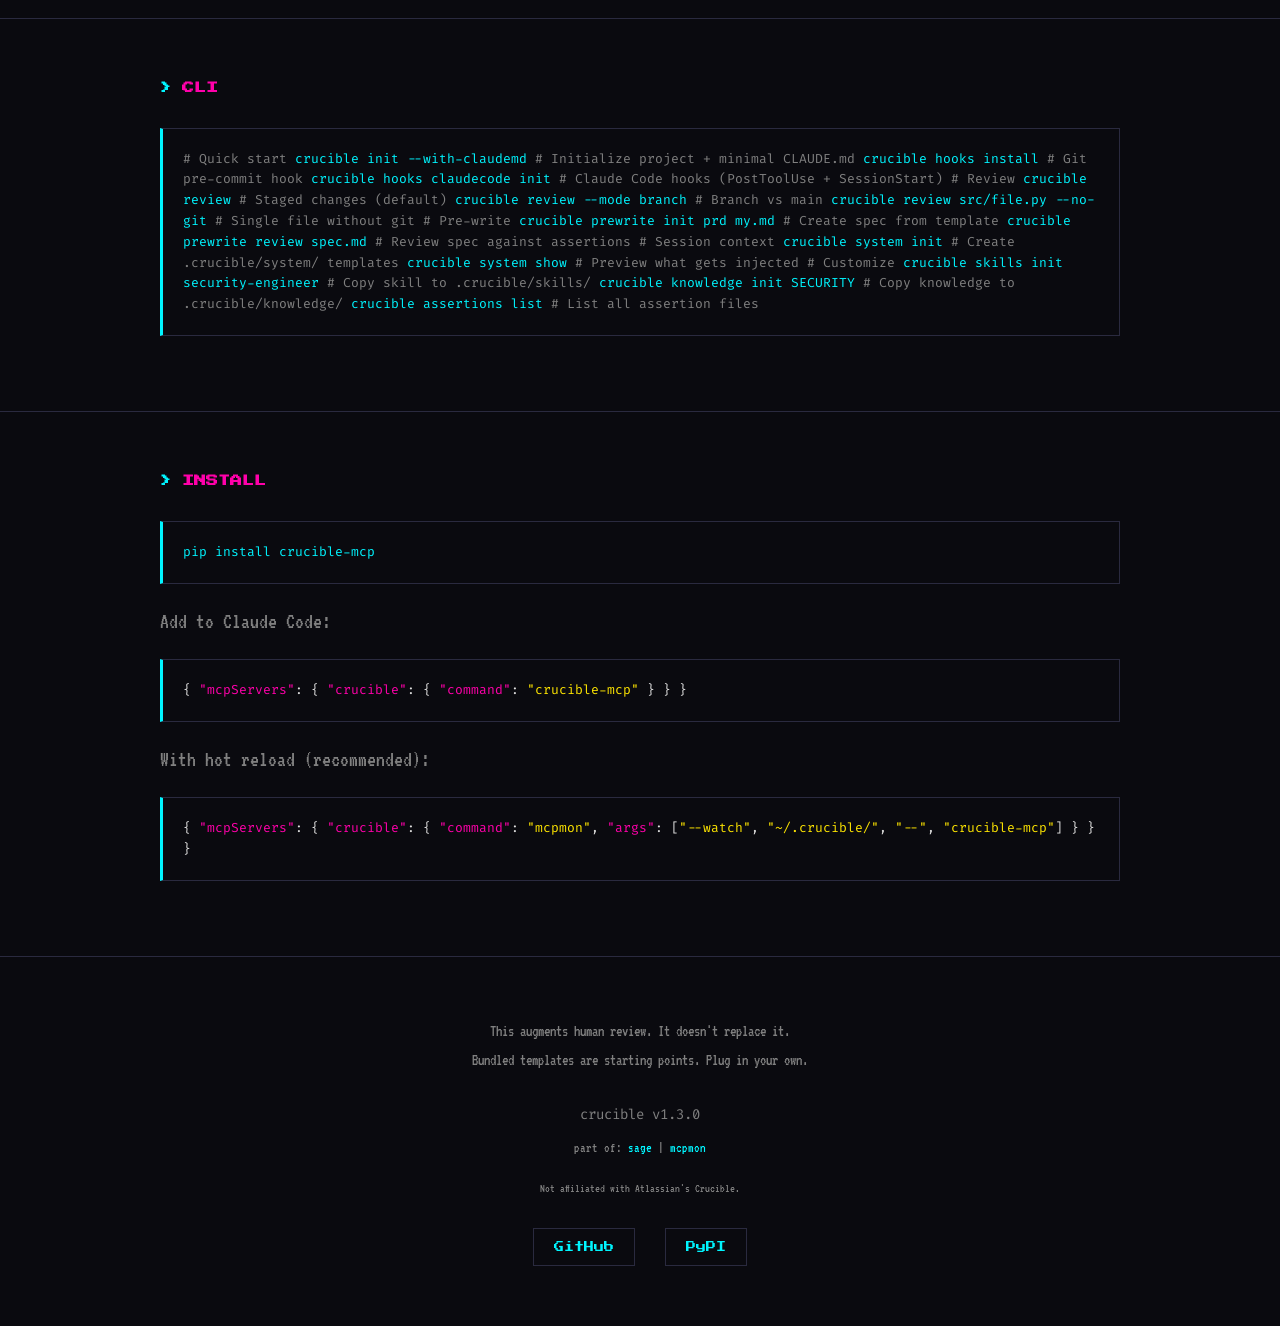
==== commit 95ed61f3: "fix: sweep stale counts in docs landing page docs/index.html dates from the 1.4.0 release and still " ====
--- a/docs/index.html
+++ b/docs/index.html
@@ -4,7 +4,7 @@
   <meta charset="UTF-8">
   <meta name="viewport" content="width=device-width, initial-scale=1.0">
   <title>Crucible - Code review with enforcement for Claude Code</title>
-  <meta name="description" content="Code review with enforcement. Pattern and LLM assertions that block bad code. Pre-write spec review. Session context injection. 20 personas, 14 knowledge files. From spec to commit.">
+  <meta name="description" content="Code review with enforcement. Pattern and LLM assertions that block bad code. Pre-write spec review. Session context injection. 20 personas, 17 knowledge files. From spec to commit.">
   <link rel="preconnect" href="https://fonts.googleapis.com">
   <link rel="preconnect" href="https://fonts.gstatic.com" crossorigin>
   <link href="https://fonts.googleapis.com/css2?family=Fira+Code:wght@400;600&family=Press+Start+2P&family=VT323&display=swap" rel="stylesheet">
@@ -609,7 +609,7 @@
 <span class="cmd">crucible review --mode staged</span>
 
 <span class="cmd">→ Static analysis:</span>  semgrep, ruff, bandit (or slither for Solidity)
-<span class="cmd">→ Pattern rules:</span>    30 bundled + your .crucible/assertions/
+<span class="cmd">→ Pattern rules:</span>    42 bundled + your .crucible/assertions/
 <span class="cmd">→ LLM assertions:</span>   Semantic checks with token budget
 <span class="cmd">→ Domain detection:</span>  python, backend, api
 <span class="cmd">→ Skills loaded:</span>     backend-engineer, security-engineer
@@ -662,7 +662,7 @@
           <p class="card-quote">Blocks violations + injects context</p>
         </div>
         <div class="card">
-          <h3 class="card-title">30 BUNDLED RULES</h3>
+          <h3 class="card-title">42 BUNDLED RULES</h3>
           <p class="card-desc">Pattern + LLM assertions</p>
           <p class="card-meta">eval, shell, pickle, reentrancy...</p>
           <p class="card-quote">Add your own in .crucible/assertions/</p>
@@ -720,7 +720,7 @@
           <h3 class="card-title">ASSERTIONS</h3>
           <p class="card-desc">Pattern + LLM rules</p>
           <p class="card-meta">"Enforce your conventions"</p>
-          <p class="card-quote">30 bundled + custom</p>
+          <p class="card-quote">42 bundled + custom</p>
         </div>
         <div class="card">
           <h3 class="card-title">SKILLS</h3>
@@ -732,7 +732,7 @@
           <h3 class="card-title">KNOWLEDGE</h3>
           <p class="card-desc">Patterns and principles</p>
           <p class="card-meta">"What to look for"</p>
-          <p class="card-quote">14 bundled. Add yours.</p>
+          <p class="card-quote">17 bundled. Add yours.</p>
         </div>
         <div class="card">
           <h3 class="card-title">PRE-WRITE</h3>
@@ -767,7 +767,7 @@
         </div>
       </div>
       <p class="section-note">
-        Bundled templates (20 skills, 14 knowledge files) are starting points.<br>
+        Bundled templates (20 skills, 17 knowledge files) are starting points.<br>
         The value is YOUR patterns, loaded when relevant.
       </p>
     </div>
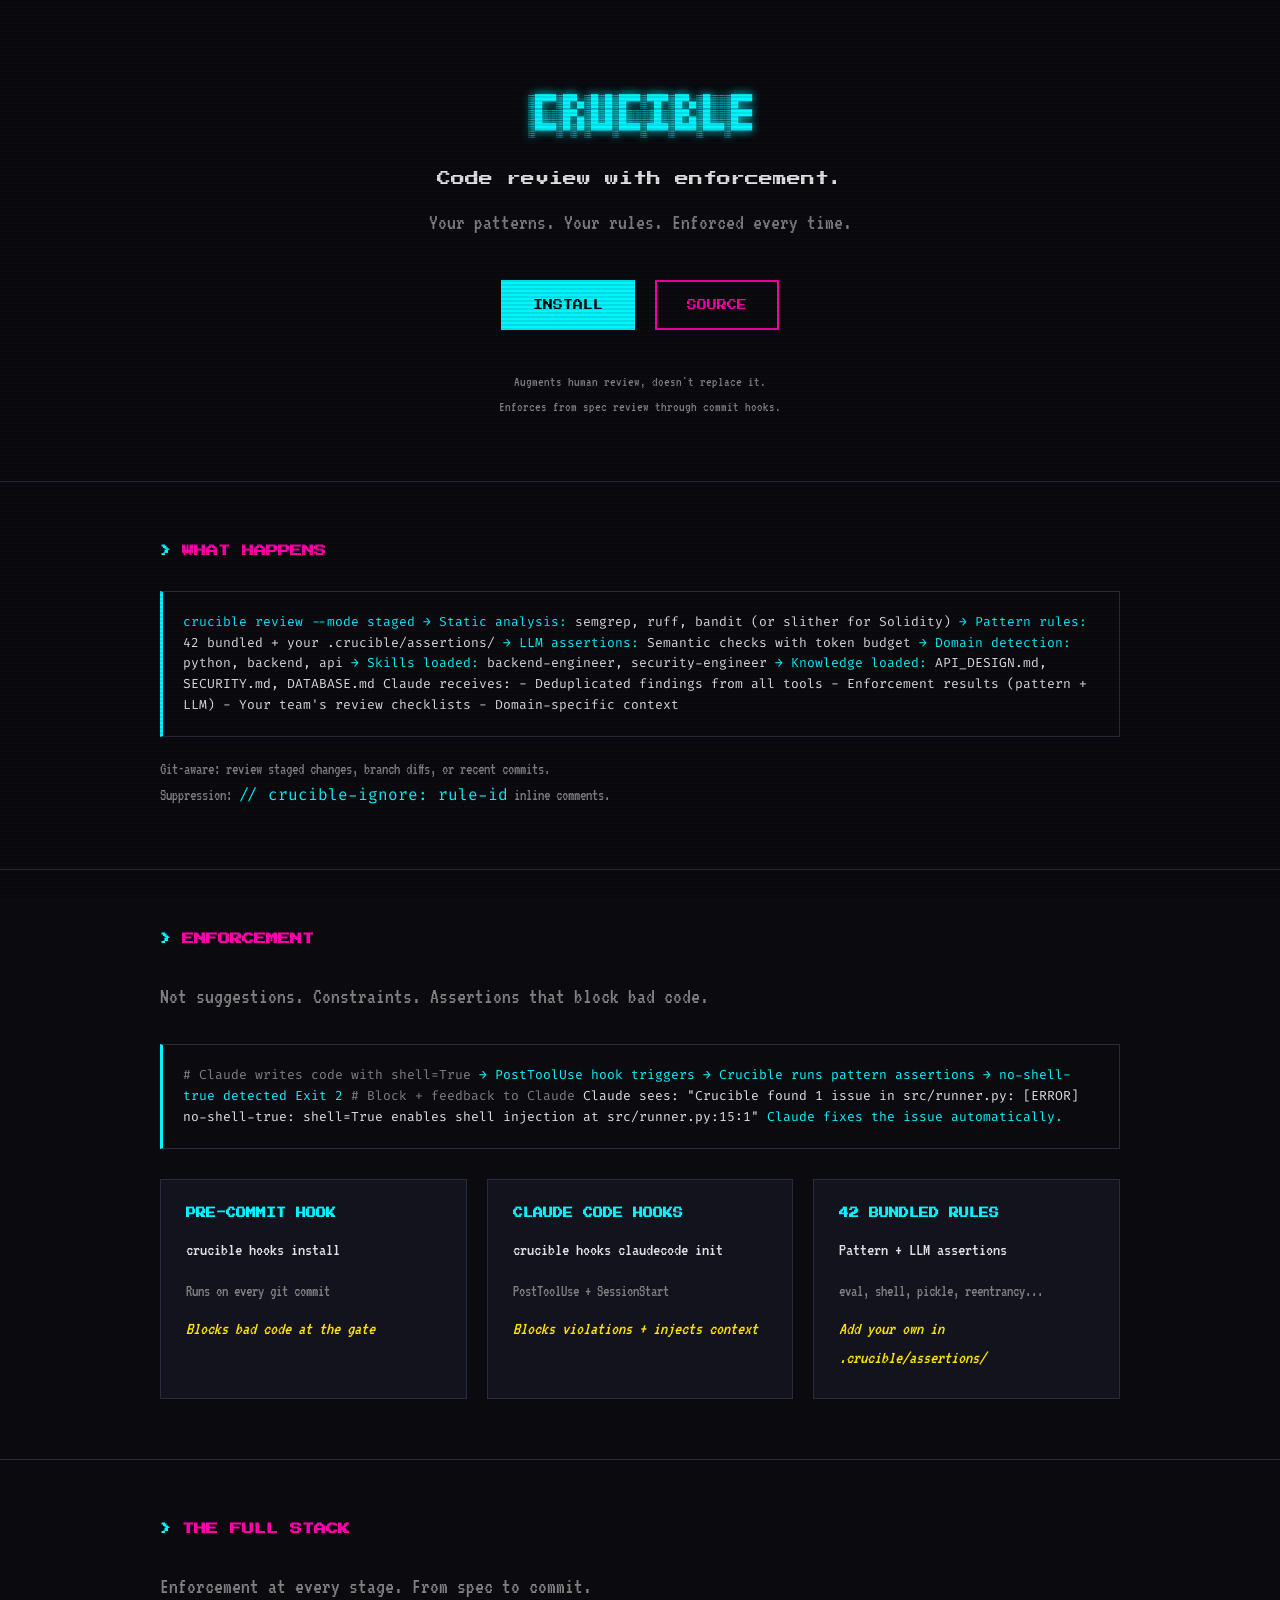
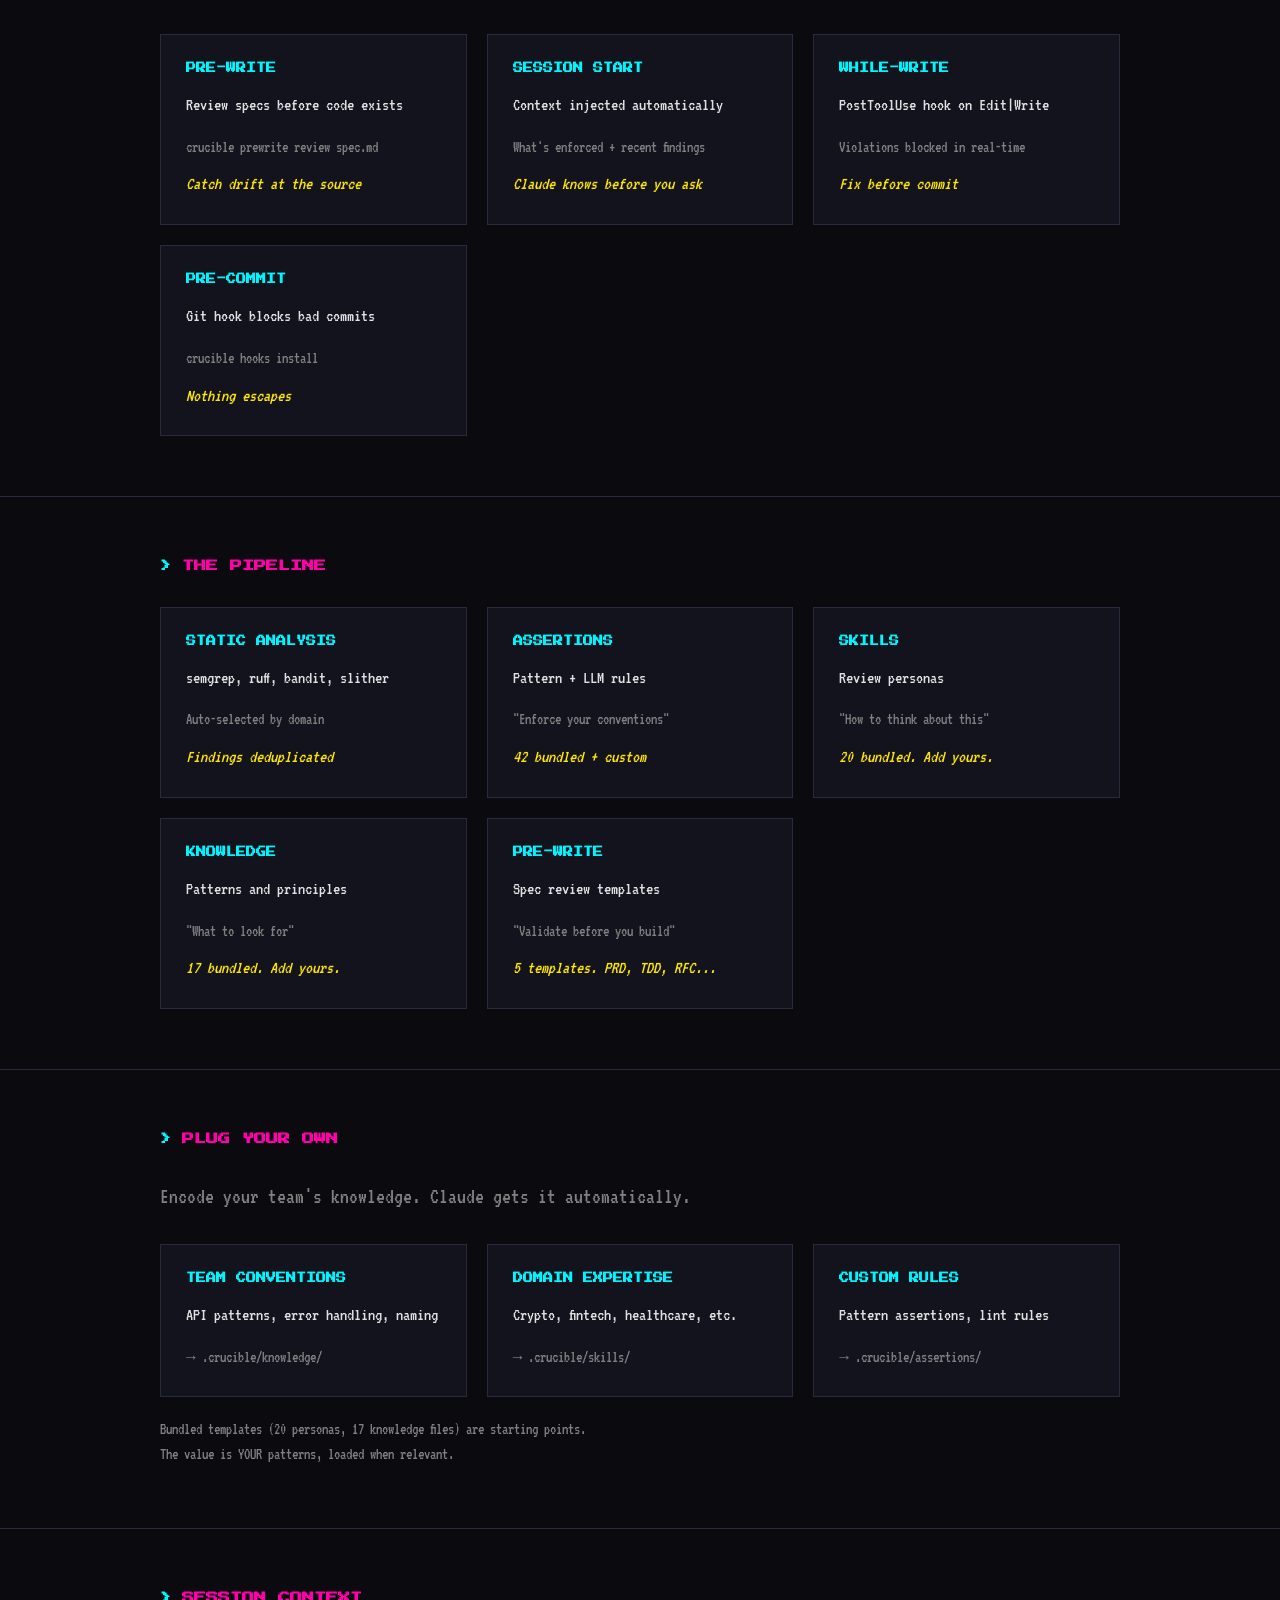
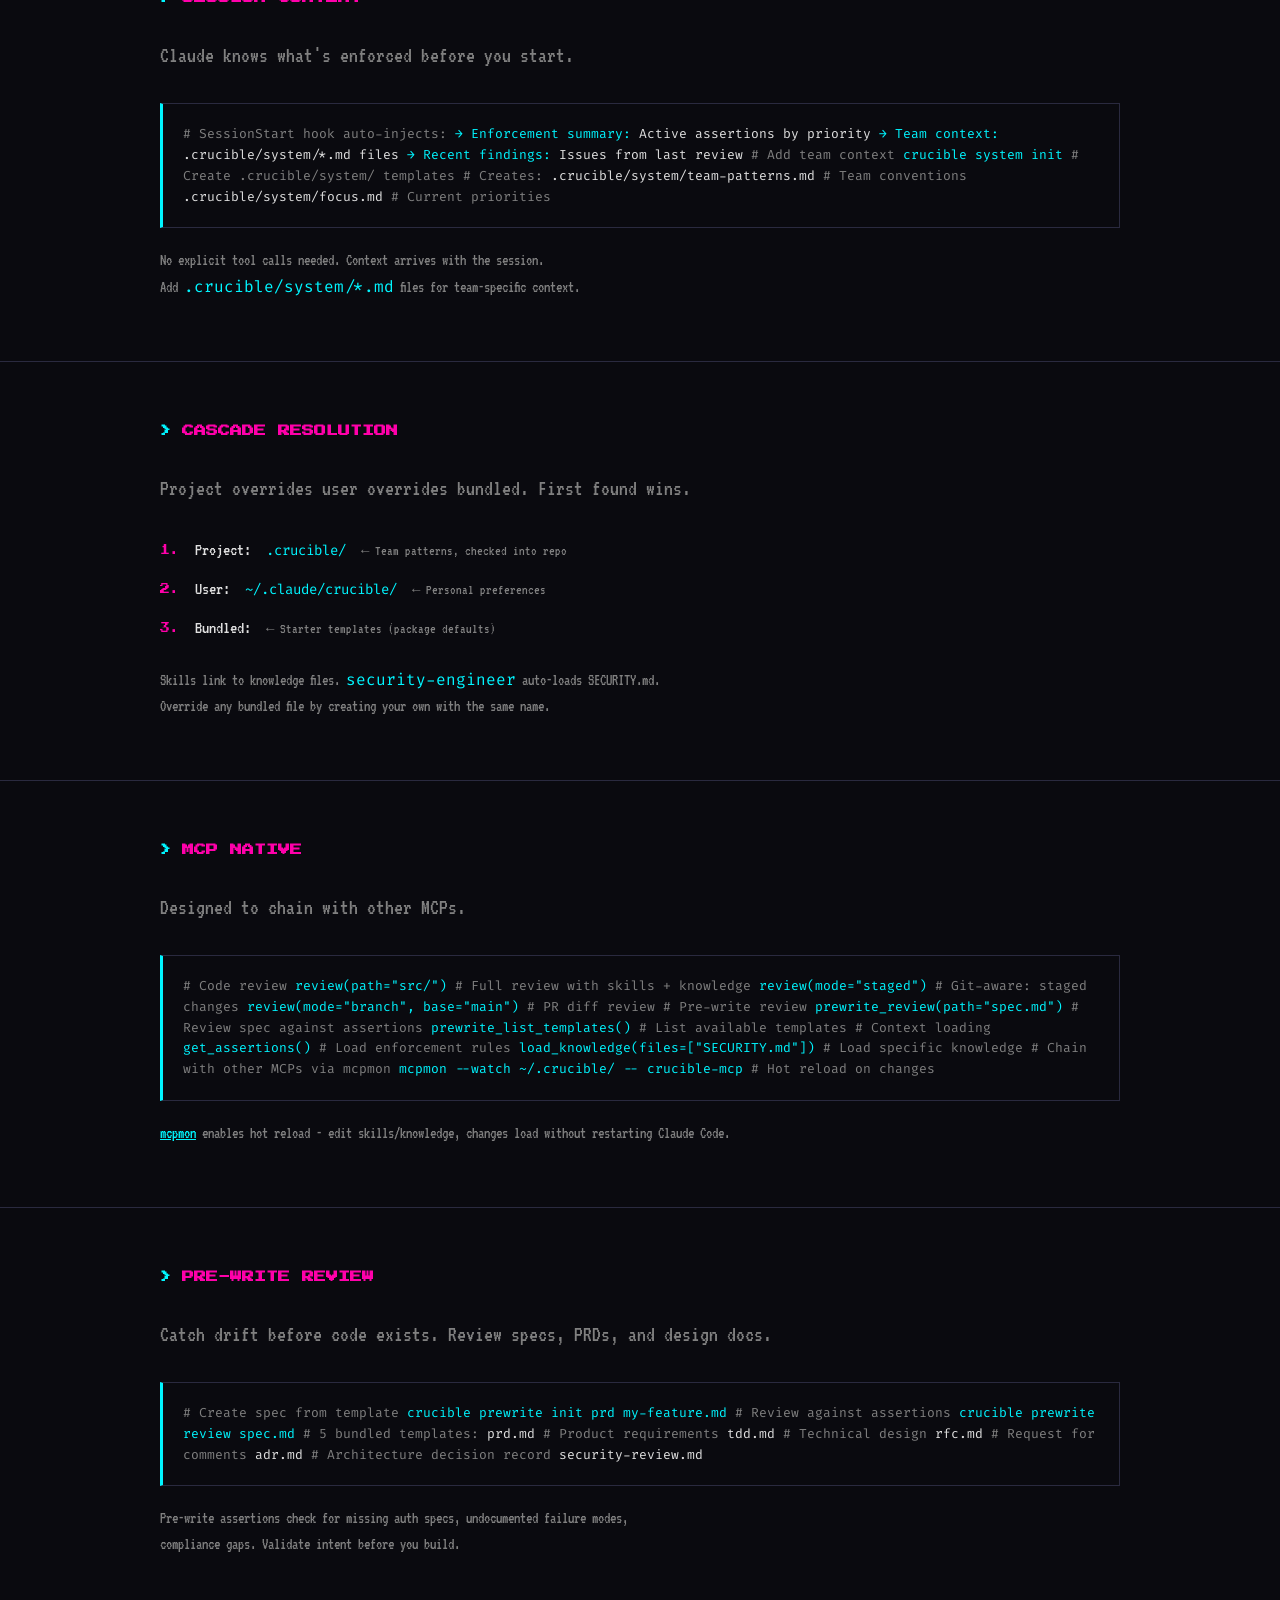
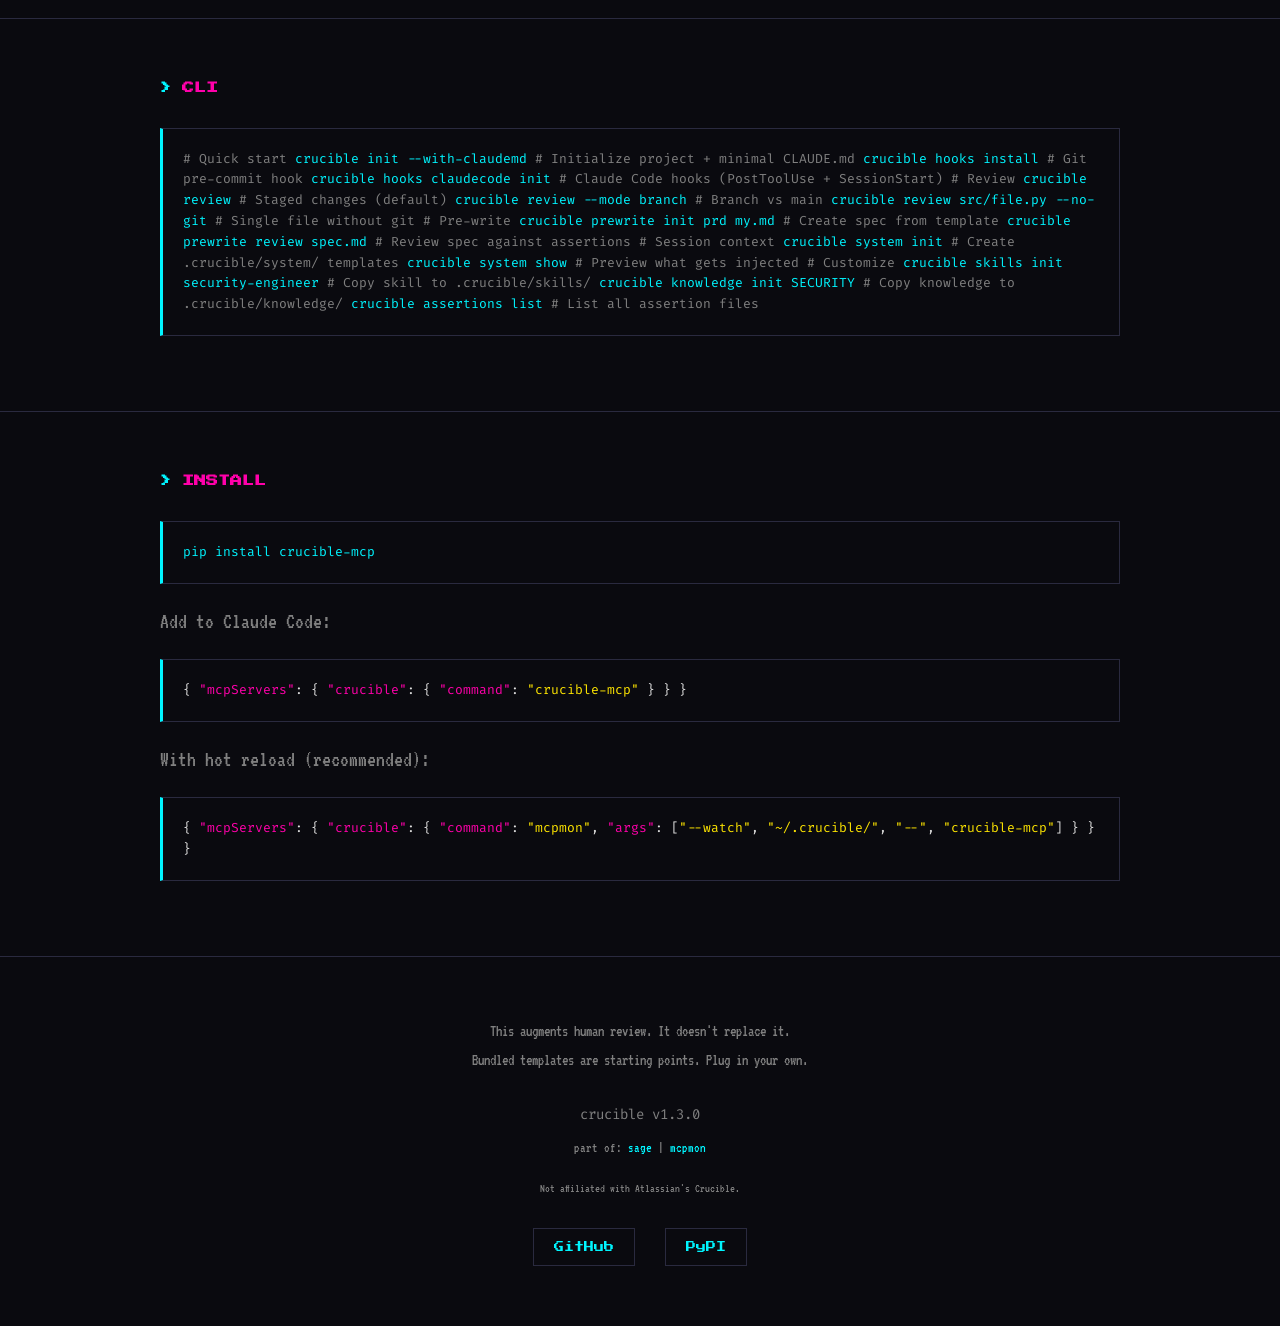
==== commit e8dc56a4: "fix: whole-branch review fixes for ux-taste Anchor frontend-taste dashboard trigger to construction " ====
--- a/docs/index.html
+++ b/docs/index.html
@@ -767,7 +767,7 @@
         </div>
       </div>
       <p class="section-note">
-        Bundled templates (20 skills, 17 knowledge files) are starting points.<br>
+        Bundled templates (20 personas, 17 knowledge files) are starting points.<br>
         The value is YOUR patterns, loaded when relevant.
       </p>
     </div>
